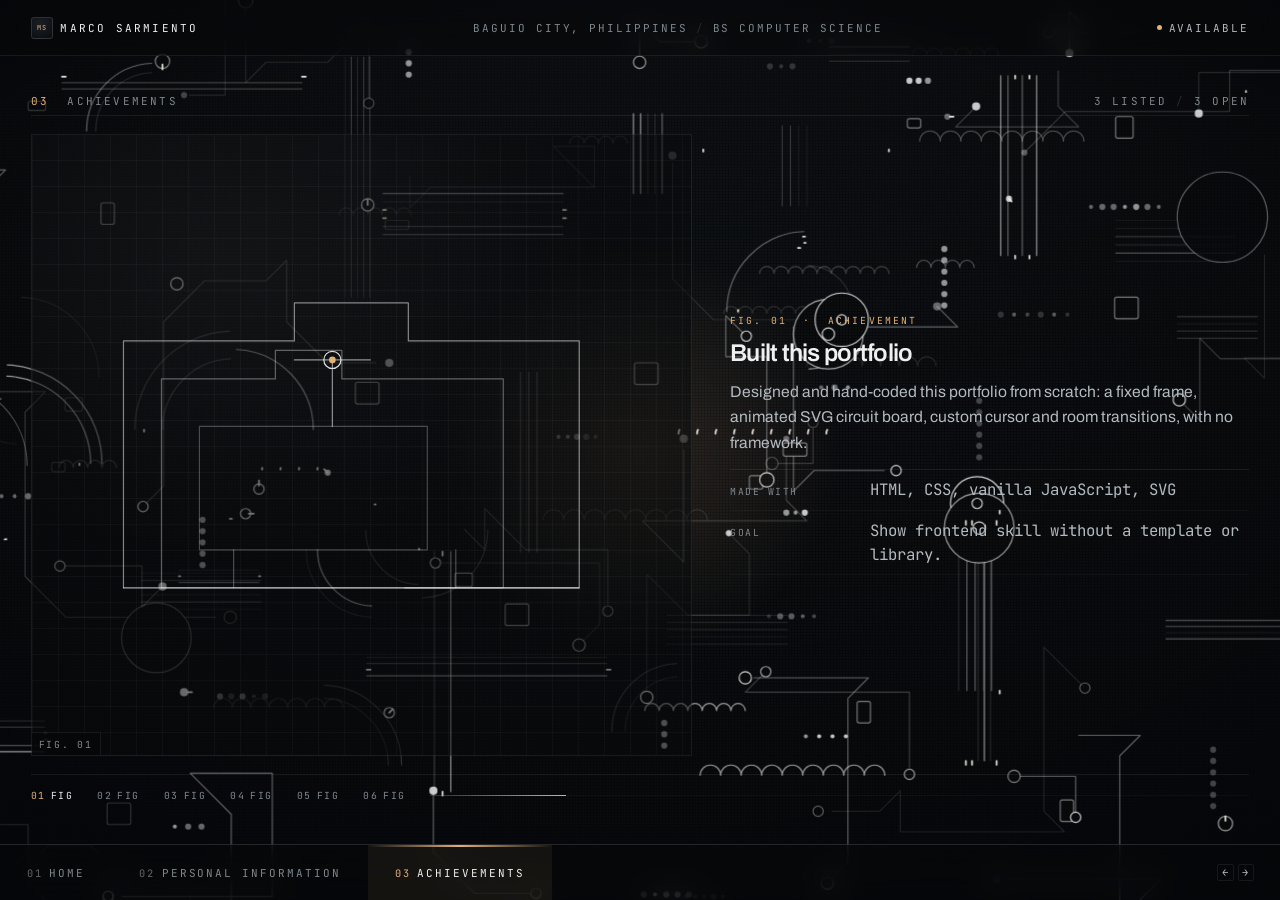
==== achievements.html @ f0c36e6f "Add files via upload" ====
<!doctype html>
<html lang="en" class="no-js">
<head>
  <meta charset="utf-8">
  <meta name="viewport" content="width=device-width, initial-scale=1">
  <meta name="theme-color" content="#07080a">
  <meta name="description" content="Achievements of Marco Sarmiento, first-year BS Computer Science student at the University of the Cordilleras.">
  <meta property="og:type" content="website">
  <meta property="og:site_name" content="Marco Sarmiento">
  <meta property="og:title" content="Achievements — Marco Sarmiento">
  <meta property="og:description" content="Achievements of Marco Sarmiento, first-year BS Computer Science student at the University of the Cordilleras.">
  <meta property="og:url" content="https://REPLACE-ME/achievements.html">
  <meta property="og:image" content="https://REPLACE-ME/images/og.png">
  <meta property="og:image:width" content="1200">
  <meta property="og:image:height" content="630">
  <meta name="twitter:card" content="summary_large_image">
  <title>Achievements — Marco Sarmiento</title>
  <link rel="icon" href="images/mark.webp" type="image/webp">
  <link rel="preconnect" href="https://fonts.googleapis.com">
  <link rel="preconnect" href="https://fonts.gstatic.com" crossorigin>
  <link href="https://fonts.googleapis.com/css2?family=Archivo:wght@400;500;600;700&family=JetBrains+Mono:wght@400;500&display=swap" rel="stylesheet">
  <link rel="stylesheet" href="css/style.css">
  <script src="js/board.js" defer></script>
  <script src="js/main.js" defer></script>
</head>
<body>
  <a class="skip" href="#main">Skip to content</a>
  <div class="curtain" aria-hidden="true"><span>Marco Sarmiento</span></div>
  <div class="board" aria-hidden="true">
    <div class="board-layer">

    </div>
    <div class="board-sweep"></div>
  </div>
  <div class="frame">
    <header class="rail rail-top">
      <a class="brand" href="index.html">
        <span class="brand-mark" aria-hidden="true">MS</span>
        <span>Marco Sarmiento</span>
      </a>
      <span class="rail-mid">Baguio City, Philippines <i>/</i> BS Computer Science</span>
      <span class="status"><span class="status-dot" aria-hidden="true"></span>Available</span>
    </header>
    <main class="room" id="main">
      <div class="room-head">
        <span><b>03</b> &nbsp;Achievements</span>
        <span class="meta">3 listed <i>/</i> 3 open</span>
      </div>
      <h1 class="sr-only">Achievements</h1>

      <div class="works-body" data-stepper data-index="0">
        <figure class="artwork" aria-label="Achievements">
          <div class="work-stack">
            <div class="work is-active"><svg viewBox="0 0 640 460" role="img" aria-label="Figure one — nested contour study" preserveAspectRatio="xMidYMid meet"><g class="fig" fill="none" stroke="#e7eaeb" stroke-width="1.2" stroke-linecap="round" stroke-linejoin="round">
  <path class="draw" d="M70 380V120h180v-40h120v40h180v260z" stroke-opacity=".55"/>
  <path class="draw" d="M110 380V160h120v-30h70v30h170v220z" stroke-opacity=".38"/>
  <path class="draw" d="M150 340V210h240v130z" stroke-opacity=".28"/>
  <path class="draw" d="M290 210v-70M250 140h80" stroke-opacity=".6"/>
  <circle cx="290" cy="140" r="9" stroke-opacity=".95"/>
  <circle cx="290" cy="140" r="3.5" fill="#e2b178" stroke="none"/>
  <path class="draw" d="M70 380h480" stroke-opacity=".7"/>
  <path class="draw" d="M186 380v-40M420 380v-40" stroke-opacity=".3"/>
  </g></svg></div>
            <div class="work"><svg viewBox="0 0 640 460" role="img" aria-label="Figure two — branching bus study" preserveAspectRatio="xMidYMid meet"><g class="fig" fill="none" stroke="#e7eaeb" stroke-width="1.2" stroke-linecap="round" stroke-linejoin="round">
  <path class="draw" d="M300 70v70M300 140H150v60M300 140h140v60M150 200v55M300 200v55M440 200v55" stroke-opacity=".7"/>
  <path class="draw" d="M150 255H80v60M150 255h55v60M300 255h-50v60M300 255h50v60M440 255h-55v60M440 255h60v60" stroke-opacity=".45"/>
  <path class="draw" d="M80 315v45M205 315v45M250 315v45M350 315v45M385 315v45M500 315v45" stroke-opacity=".26"/>
  <rect x="268" y="360" width="64" height="52" stroke-opacity=".85"/>
  <circle cx="300" cy="70" r="8" stroke-opacity="1"/>
  <circle cx="300" cy="70" r="3" fill="#e2b178" stroke="none"/>
  <circle cx="80" cy="360" r="4" fill="#e7eaeb" stroke="none" fill-opacity=".5"/>
  <circle cx="205" cy="360" r="4" fill="#e7eaeb" stroke="none" fill-opacity=".5"/>
  <circle cx="385" cy="360" r="4" fill="#e7eaeb" stroke="none" fill-opacity=".5"/>
  <circle cx="500" cy="360" r="4" fill="#e7eaeb" stroke="none" fill-opacity=".5"/>
  </g></svg></div>
            <div class="work"><svg viewBox="0 0 640 460" role="img" aria-label="Figure three — arc and axis study" preserveAspectRatio="xMidYMid meet"><g class="fig" fill="none" stroke="#e7eaeb" stroke-width="1.2" stroke-linecap="round" stroke-linejoin="round">
  <path class="draw" d="M90 390h470M90 390V70" stroke-opacity=".5"/>
  <path class="draw" d="M130 390a270 270 0 0 1 270-270" stroke-opacity=".75"/>
  <path class="draw" d="M172 390a228 228 0 0 1 228-228" stroke-opacity=".5"/>
  <path class="draw" d="M214 390a186 186 0 0 1 186-186" stroke-opacity=".34"/>
  <path class="draw" d="M256 390a144 144 0 0 1 144-144" stroke-opacity=".22"/>
  <path class="draw" d="M400 120h120M400 120v270" stroke-opacity=".3" stroke-dasharray="5 7"/>
  <circle cx="400" cy="120" r="8" stroke-opacity="1"/>
  <circle cx="400" cy="120" r="3" fill="#e2b178" stroke="none"/>
  <path class="draw" d="M400 390a270 270 0 0 0-270-270" stroke-opacity=".18" stroke-dasharray="3 8"/>
  </g></svg></div>
            <div class="work"><svg viewBox="0 0 640 460" role="img" aria-label="Figure four — cell grid study" preserveAspectRatio="xMidYMid meet"><g class="fig" fill="none" stroke="#e7eaeb" stroke-width="1.2" stroke-linecap="round" stroke-linejoin="round">
  <path class="draw" d="M120 130h400v260H120z" stroke-opacity=".5"/>
  <path class="draw" d="M120 210h400M120 310h400M240 130v260M380 130v260" stroke-opacity=".26"/>
  <path class="draw" d="M240 210h140v100H240z" stroke-opacity=".9"/>
  <circle cx="310" cy="260" r="26" stroke-opacity=".8"/>
  <circle cx="310" cy="260" r="8" stroke-opacity=".95"/>
  <circle cx="310" cy="260" r="3" fill="#e2b178" stroke="none"/>
  <path class="draw" d="M380 260h60M120 260h60" stroke-opacity=".45"/>
  </g></svg></div>
            <div class="work"><svg viewBox="0 0 640 460" role="img" aria-label="Figure five — dome and housing study" preserveAspectRatio="xMidYMid meet"><g class="fig" fill="none" stroke="#e7eaeb" stroke-width="1.2" stroke-linecap="round" stroke-linejoin="round">
  <path class="draw" d="M110 350c0-70 40-110 110-110s110 40 110 110" stroke-opacity=".8"/>
  <path class="draw" d="M140 350c0-54 32-86 80-86s80 32 80 86" stroke-opacity=".5"/>
  <path class="draw" d="M170 350c0-38 24-62 50-62s50 24 50 62" stroke-opacity=".34"/>
  <path class="draw" d="M330 350V210h180v140" stroke-opacity=".55"/>
  <path class="draw" d="M360 350V250h120v100" stroke-opacity=".3"/>
  <circle cx="220" cy="350" r="7" stroke-opacity="1"/>
  <circle cx="220" cy="350" r="2.6" fill="#e2b178" stroke="none"/>
  <path class="draw" d="M90 350h460" stroke-opacity=".7"/>
  <path class="draw" d="M110 380h120M330 380h180" stroke-opacity=".2" stroke-dasharray="4 6"/>
  </g></svg></div>
            <div class="work"><svg viewBox="0 0 640 460" role="img" aria-label="Figure six — trace ladder study" preserveAspectRatio="xMidYMid meet"><g class="fig" fill="none" stroke="#e7eaeb" stroke-width="1.2" stroke-linecap="round" stroke-linejoin="round">
  <path class="draw" d="M150 120v120h90v100h150V220h100V120" stroke-opacity=".7"/>
  <path class="draw" d="M180 150v90h90v70h90v-70h70v-90" stroke-opacity=".4"/>
  <path class="draw" d="M330 340v50M290 390h80" stroke-opacity=".5"/>
  <circle cx="330" cy="390" r="8" stroke-opacity="1"/>
  <circle cx="330" cy="390" r="3" fill="#e2b178" stroke="none"/>
  <circle cx="150" cy="120" r="5" fill="#e7eaeb" stroke="none" fill-opacity=".55"/>
  <circle cx="490" cy="120" r="5" fill="#e7eaeb" stroke="none" fill-opacity=".55"/>
  <path class="draw" d="M120 120h-40M520 120h40" stroke-opacity=".25"/>
  </g></svg></div>
          </div>
          <span class="work-tag" aria-hidden="true"><span data-art-no>Fig. 01</span></span>
        </figure>

        <div class="plaques" aria-live="polite">
          <article class="plaque" data-plaque role="tabpanel">
            <p class="plaque-no">Fig. 01 &nbsp;·&nbsp; Achievement</p>
            <h2 class="plaque-title">Built this portfolio</h2>
            <p class="plaque-body">Designed and hand-coded this portfolio from scratch: a fixed frame, animated SVG circuit board, custom cursor and room transitions, with no framework.</p>
            <ul class="spec" style="margin-top:2px">
              <li><span class="k">Made with</span><span class="v">HTML, CSS, vanilla JavaScript, SVG</span></li>
              <li><span class="k">Goal</span><span class="v">Show frontend skill without a template or library.</span></li>
            </ul>
          </article>
          <article class="plaque" data-plaque role="tabpanel" hidden>
            <p class="plaque-no">Fig. 02 &nbsp;·&nbsp; Achievement</p>
            <h2 class="plaque-title">Published sites on Neocities</h2>
            <p class="plaque-body">Designed, wrote and published personal sites on Neocities: static pages with no build step.</p>
            <ul class="spec" style="margin-top:2px">
              <li><span class="k">Made with</span><span class="v">HTML, CSS, JavaScript</span></li>
              <li><span class="k">Goal</span><span class="v">Design and host a personal web presence from scratch.</span></li>
            </ul>
          </article>
          <article class="plaque" data-plaque role="tabpanel" hidden>
            <p class="plaque-no">Fig. 03 &nbsp;·&nbsp; Achievement</p>
            <h2 class="plaque-title">Runs a homelab</h2>
            <p class="plaque-body">Runs a homelab to learn infrastructure hands-on: self-hosting services and seeing how networks and servers connect.</p>
            <ul class="spec" style="margin-top:2px">
              <li><span class="k">Made with</span><span class="v is-empty">Not yet listed</span></li>
              <li><span class="k">Goal</span><span class="v">Learn infrastructure by operating it.</span></li>
            </ul>
          </article>
          <article class="plaque" data-plaque role="tabpanel" hidden>
            <p class="plaque-no">Fig. 04 &nbsp;·&nbsp; Achievement</p>
            <h2 class="plaque-title">Next achievement</h2>
            <p class="plaque-body">Reserved for an award, certificate or recognition once it is earned.</p>
            <ul class="spec" style="margin-top:2px">
              <li><span class="k">Status</span><span class="v is-empty">Open</span></li>
            </ul>
          </article>
          <article class="plaque" data-plaque role="tabpanel" hidden>
            <p class="plaque-no">Fig. 05 &nbsp;·&nbsp; Achievement</p>
            <h2 class="plaque-title">Next achievement</h2>
            <p class="plaque-body">Reserved for an award, certificate or recognition once it is earned.</p>
            <ul class="spec" style="margin-top:2px">
              <li><span class="k">Status</span><span class="v is-empty">Open</span></li>
            </ul>
          </article>
          <article class="plaque" data-plaque role="tabpanel" hidden>
            <p class="plaque-no">Fig. 06 &nbsp;·&nbsp; Achievement</p>
            <h2 class="plaque-title">Next achievement</h2>
            <p class="plaque-body">Reserved for an award, certificate or recognition once it is earned.</p>
            <ul class="spec" style="margin-top:2px">
              <li><span class="k">Status</span><span class="v is-empty">Open</span></li>
            </ul>
          </article>
        </div>
      </div>

      <div class="stepper" role="tablist" aria-label="Choose a figure">
        <button class="step-btn" type="button" role="tab" aria-selected="true" aria-label="Show achievement 1 of 6: Built this portfolio"><i>01</i>Fig</button>
        <button class="step-btn" type="button" role="tab" aria-selected="false" aria-label="Show achievement 2 of 6: Published sites on Neocities"><i>02</i>Fig</button>
        <button class="step-btn" type="button" role="tab" aria-selected="false" aria-label="Show achievement 3 of 6: Runs a homelab"><i>03</i>Fig</button>
        <button class="step-btn" type="button" role="tab" aria-selected="false" aria-label="Show achievement 4 of 6: Next achievement"><i>04</i>Fig</button>
        <button class="step-btn" type="button" role="tab" aria-selected="false" aria-label="Show achievement 5 of 6: Next achievement"><i>05</i>Fig</button>
        <button class="step-btn" type="button" role="tab" aria-selected="false" aria-label="Show achievement 6 of 6: Next achievement"><i>06</i>Fig</button>
        <span class="step-rule" aria-hidden="true"></span>
      </div>
    </main>
    <nav class="rail rail-bottom" aria-label="Sections">
      <div class="rooms">
        <a class="room-link" href="index.html" title="Room 01 — Home" data-page="index.html"><i>01</i><span class="rl-full">Home</span></a>
        <a class="room-link" href="personal-information.html" title="Room 02 — Personal Information" data-page="personal-information.html"><i>02</i><span class="rl-full">Personal Information</span></a>
        <a class="room-link" href="achievements.html" title="Room 03 — Achievements" data-page="achievements.html" aria-current="page"><i>03</i><span class="rl-full">Achievements</span></a>
      </div>
      <span class="rail-hint"><kbd>←</kbd><kbd>→</kbd></span>
    </nav>
  </div>
</body>
</html>
---- css/style.css ----
/* ==========================================================================
   MARCO SARMIENTO — PORTFOLIO
   Dark technical plate: a living circuit board under glass.
   Fixed viewport, four rooms, no scrolling.

   01 tokens      02 reset/frame   03 board layers   04 rails
   05 home        06 room shell    07 statement      08 works
   09 index       10 cursor        11 transition     12 motion
   13 responsive  14 reduced       15 print
   ========================================================================== */

/* 01 ── tokens ────────────────────────────────────────────────────────── */
:root{
  --void:#07080a;
  --void-2:#0b0d10;
  --plate:#101317;
  --line:rgba(232,235,236,.14);
  --line-2:rgba(232,235,236,.075);
  --line-3:rgba(232,235,236,.035);
  --ink:#eef0f1;
  --ink-2:#b3babf;
  --ink-3:#7f888e;
  --accent:#e2b178;
  --accent-2:#c08d4f;
  --signal:#f7f2e6;

  --sans:"Archivo","Helvetica Neue",Arial,sans-serif;
  --mono:"JetBrains Mono",ui-monospace,SFMono-Regular,Menlo,monospace;
  --display:"Archivo","Helvetica Neue",Arial,sans-serif;

  --micro:clamp(.56rem,.53rem + .1vw,.66rem);
  --label:clamp(.62rem,.59rem + .12vw,.72rem);
  --body:clamp(.8rem,.76rem + .3vw,.98rem);
  --lead:clamp(.95rem,.86rem + .6vw,1.32rem);
  --name:min(6.4vw,12.4vh);
  --h1:min(3.1vw,6vh);
  --h2:min(1.9vw,3.5vh);

  --pad:clamp(14px,2.4vw,40px);
  --rail:clamp(38px,7.6vh,56px);
  --ease:cubic-bezier(.22,.61,.24,1);
  --ease-out:cubic-bezier(.16,1,.3,1);
}

/* 02 ── reset & the fixed frame ───────────────────────────────────────── */
*,*::before,*::after{box-sizing:border-box}
html,body{
  width:100%;height:100vh;height:100dvh;margin:0;padding:0;
  overflow:hidden;-webkit-text-size-adjust:100%;
}
body{
  color:var(--ink);background:var(--void);
  font:400 var(--body)/1.6 var(--sans);
  -webkit-font-smoothing:antialiased;
  position:relative;
}
h1,h2,h3,p,figure,figcaption,ul,ol,dl,dd{margin:0}
ul,ol{padding:0;list-style:none}
a{color:inherit;text-decoration:none}
button{font:inherit;color:inherit;background:none;border:0;padding:0}
::selection{background:var(--accent);color:var(--void)}
:focus-visible{outline:1.5px solid var(--accent);outline-offset:4px}
.sr-only{
  position:absolute;width:1px;height:1px;margin:-1px;padding:0;
  overflow:hidden;clip:rect(0 0 0 0);white-space:nowrap;border:0;
}
.skip{
  position:fixed;z-index:90;top:-100px;left:16px;padding:9px 14px;
  background:var(--accent);color:var(--void);
  font:var(--label) var(--mono);letter-spacing:.12em;text-transform:uppercase;
}
.skip:focus{top:12px}

.frame{
  position:relative;z-index:2;height:100vh;height:100dvh;
  display:grid;grid-template-rows:var(--rail) minmax(0,1fr) var(--rail);
}

/* 03 ── the board behind everything ───────────────────────────────────── */
.board{
  position:fixed;inset:0;z-index:0;pointer-events:none;overflow:hidden;
  background:radial-gradient(120% 100% at 50% -12%,#10141a 0%,#080a0d 56%,#050609 100%);
}
.board-layer{
  position:absolute;inset:-7%;width:114%;height:114%;
  will-change:transform;
  animation:board-drift 54s ease-in-out infinite alternate;
}
.board-svg{display:block;width:100%;height:100%}

/* two depths, so the field has parallax without a second asset */
.board-svg .b-far{transform:translate3d(var(--fx,0px),var(--fy,0px),0);opacity:.5}
.board-svg .b-near{transform:translate3d(var(--nx,0px),var(--ny,0px),0)}

.board-svg path,
.board-svg rect,
.board-svg circle{
  fill:none;stroke:#e7eaeb;stroke-width:1.15;
  stroke-linecap:round;stroke-linejoin:round;vector-effect:non-scaling-stroke;
}
.board-svg .o1{stroke-opacity:.14}
.board-svg .o2{stroke-opacity:.24}
.board-svg .o3{stroke-opacity:.4}
.board-svg .o4{stroke-opacity:.64}
/* vias: dark well with a lit rim */
.board-svg .v{fill:#07080a;stroke-opacity:.5}
.board-svg .v.o2{stroke-opacity:.55}
.board-svg .v.o3{stroke-opacity:.68}
.board-svg .v.o4{stroke-opacity:.9}
/* solid dots */
.board-svg .dt{stroke:none;fill:#e7eaeb;fill-opacity:.42}
.board-svg .dt.o3{fill-opacity:.62}
.board-svg .dt.o4{fill-opacity:.85}
/* contact pads */
.board-svg .p{fill:#07080a;stroke-opacity:.5}

@keyframes board-drift{
  from{transform:translate3d(0,0,0) scale(1)}
  to{transform:translate3d(-1.5%,1.1%,0) scale(1.035)}
}

/* traces etch themselves in, once, on load */
@keyframes etch{to{stroke-dashoffset:0}}
.board-svg .b-near path:not(.run){
  stroke-dasharray:1000;stroke-dashoffset:1000;
  animation:etch 1.7s cubic-bezier(.22,.61,.24,1) forwards;
  animation-delay:calc(var(--i,0) * 0.0072s);
}
.board-svg .b-far path{
  stroke-dasharray:1000;stroke-dashoffset:1000;
  animation:etch 2.1s cubic-bezier(.22,.61,.24,1) forwards;
  animation-delay:calc(.25s + var(--i,0) * 0.011s);
}
/* pads and dots arrive after their net is drawn */
@keyframes pad-in{to{opacity:1}}
.board-svg .b-near rect{
  opacity:0;
  animation:pad-in 1.1s ease forwards;
  animation-delay:calc(.75s + var(--i,0) * 0.0072s);
}
.board-svg .b-far rect{opacity:.8}
@keyframes dot-in{
  0%{opacity:0;transform:scale(.3)}
  100%{opacity:1;transform:scale(1)}
}
.board-svg .b-near circle{
  opacity:0;transform-box:fill-box;transform-origin:center;
  animation:dot-in 1s cubic-bezier(.22,.61,.24,1) forwards;
  animation-delay:calc(1.05s + var(--i,0) * 0.0072s);
}
.board-svg .b-far circle{opacity:.85}

/* signals travelling the nets — the board is powered */
@keyframes signal{from{stroke-dashoffset:1000}to{stroke-dashoffset:0}}
.board-svg .run{
  fill:none;stroke:#f8f3e7;stroke-width:1.7;stroke-opacity:.95;
  stroke-dasharray:16 984;
  animation:signal var(--d,11s) linear infinite;
  animation-delay:calc(var(--i,0) * -0.73s);
}
/* blinking pads */
@keyframes blip{0%,100%{stroke-opacity:.22}50%{stroke-opacity:1}}
.board-svg .blip{
  animation:blip var(--d,7s) ease-in-out infinite;
  animation-delay:calc(var(--i,0) * -0.43s);
}

/* light cone so type always sits on calm ground */
.board::before{
  content:"";position:absolute;inset:0;pointer-events:none;
  background:radial-gradient(74% 60% at 50% 44%,rgba(7,8,10,.22),rgba(7,8,10,.66) 70%,rgba(5,6,9,.94) 100%);
}
.board::after{
  content:"";position:absolute;inset:0;pointer-events:none;opacity:.45;
  background-image:radial-gradient(circle at 1px 1px,rgba(232,235,236,.09) 1px,transparent 0);
  background-size:3px 3px;
  -webkit-mask-image:radial-gradient(110% 90% at 50% 46%,#000,transparent 86%);
  mask-image:radial-gradient(110% 90% at 50% 46%,#000,transparent 86%);
}
/* a slow amber sweep: something is running */
.board-sweep{
  position:absolute;inset:0;pointer-events:none;opacity:.45;
  background:linear-gradient(102deg,transparent 42%,rgba(226,177,120,.09) 50%,transparent 58%);
  background-size:280% 100%;
  animation:sweep 18s linear infinite;
}
@keyframes sweep{from{background-position:180% 0}to{background-position:-80% 0}}

/* 04 ── rails ─────────────────────────────────────────────────────────── */
.rail{
  display:flex;align-items:center;gap:clamp(10px,2vw,26px);
  padding-inline:var(--pad);
  font:var(--label) var(--mono);letter-spacing:.18em;text-transform:uppercase;
  color:var(--ink-3);
  background:rgba(7,8,10,.55);
  -webkit-backdrop-filter:blur(14px);backdrop-filter:blur(14px);
}
.rail-top{border-bottom:1px solid var(--line-2)}
.brand{display:inline-flex;align-items:center;gap:.7em;color:var(--ink);letter-spacing:.2em}
.brand-mark{
  display:inline-grid;place-items:center;width:22px;height:22px;
  border:1px solid var(--line);border-radius:3px;
  background:radial-gradient(circle at 40% 30%,#1b1f24,#0a0c0f);
  color:var(--accent);font-size:.62em;letter-spacing:.04em;
  transition:border-color .3s,transform .3s var(--ease);
}
.brand:hover .brand-mark{border-color:var(--accent);transform:rotate(-4deg)}
.rail-mid{
  margin-inline:auto;display:inline-flex;align-items:center;gap:.7em;
  color:var(--ink-3);
  overflow:hidden;text-overflow:ellipsis;white-space:nowrap;
}
.rail-mid i{font-style:normal;color:var(--line);opacity:.9}
.status{display:inline-flex;align-items:center;gap:.55em;color:var(--ink-2)}
.status-dot{
  width:5px;height:5px;border-radius:50%;background:var(--accent);
  box-shadow:0 0 0 0 rgba(226,177,120,.55);
  animation:ping 3s ease-out infinite;
}
@keyframes ping{
  0%{box-shadow:0 0 0 0 rgba(226,177,120,.5)}
  70%{box-shadow:0 0 0 7px rgba(226,177,120,0)}
  100%{box-shadow:0 0 0 0 rgba(226,177,120,0)}
}

.rail-bottom{border-top:1px solid var(--line);gap:0;padding-inline:0}
.rooms{display:flex;align-items:stretch;height:100%;flex:1;min-width:0}
.room-link{
  position:relative;display:flex;align-items:center;gap:.6em;
  padding-inline:clamp(10px,2.1vw,30px);
  color:var(--ink-3);
  transition:color .3s var(--ease),background .3s;
}
.room-link::before{
  content:"";position:absolute;left:0;right:0;top:0;height:1.5px;
  background:linear-gradient(90deg,transparent,var(--accent),transparent);
  transform:scaleX(0);transition:transform .5s var(--ease-out);
}
.room-link i{font-style:normal;color:var(--ink-3);opacity:.75;font-size:.94em;transition:color .3s}
.room-link:hover{color:var(--ink);background:rgba(232,235,236,.03)}
.room-link:hover::before{transform:scaleX(1)}
.room-link[aria-current="page"]{color:var(--ink)}
.room-link[aria-current="page"]::before{transform:scaleX(1)}
.room-link[aria-current="page"] i{color:var(--accent);opacity:1}
.rail-hint{
  display:inline-flex;align-items:center;gap:.4em;
  padding-inline:clamp(10px,2vw,26px);color:var(--ink-3);font-size:.94em;
}
.rail-hint kbd{
  display:inline-grid;place-items:center;min-width:1.6em;height:1.6em;padding:0 .3em;
  border:1px solid var(--line-2);border-radius:2px;font:inherit;line-height:1;
  color:var(--ink-2);
}

/* 05 ── home: portrait left, name right, nothing else ─────────────────── */
.stage{position:relative;min-height:0;overflow:hidden}
.split{display:grid;grid-template-columns:1fr 1fr;height:100%}

.plate{
  position:relative;overflow:hidden;
  display:grid;place-items:end center;
  border-right:1px solid var(--line-2);
  background:linear-gradient(180deg,rgba(16,19,23,.55),rgba(7,8,10,.25));
}
.plate::before{
  content:"";position:absolute;inset:0;pointer-events:none;
  background:radial-gradient(58% 46% at 50% 86%,rgba(226,177,120,.16),transparent 70%);
}
/* technical crop marks around the plate */
.plate-marks{position:absolute;inset:clamp(10px,2.2vw,26px);pointer-events:none}
.plate-marks i{
  position:absolute;width:14px;height:14px;border:1px solid var(--line);
}
.plate-marks i:nth-child(1){top:0;left:0;border-right:0;border-bottom:0}
.plate-marks i:nth-child(2){top:0;right:0;border-left:0;border-bottom:0}
.plate-marks i:nth-child(3){bottom:0;left:0;border-right:0;border-top:0}
.plate-marks i:nth-child(4){bottom:0;right:0;border-left:0;border-top:0}
/* faint measurement grid inside the plate */
.plate::after{
  content:"";position:absolute;inset:0;pointer-events:none;opacity:.5;
  background-image:
    linear-gradient(90deg,rgba(232,235,236,.045) 1px,transparent 1px),
    linear-gradient(0deg,rgba(232,235,236,.045) 1px,transparent 1px);
  background-size:clamp(28px,6vw,64px) clamp(28px,6vw,64px);
  -webkit-mask-image:radial-gradient(70% 62% at 50% 72%,#000,transparent 82%);
  mask-image:radial-gradient(70% 62% at 50% 72%,#000,transparent 82%);
}
.portrait{
  position:relative;z-index:2;
  width:min(80%,44vh);
  display:grid;place-items:end center;
  will-change:transform;
}
.portrait img{
  display:block;width:100%;height:auto;
  filter:contrast(1.04) saturate(.94) brightness(1.02);
  animation:portrait-in 1.5s var(--ease-out) both;
}
.portrait::after{ /* grounding shadow at the feet */
  content:"";position:absolute;left:8%;right:8%;bottom:-2%;height:8%;
  background:radial-gradient(50% 50% at 50% 50%,rgba(0,0,0,.7),transparent 72%);
  filter:blur(6px);z-index:-1;
}
@keyframes portrait-in{
  from{opacity:0;transform:translateY(3%) scale(1.02);filter:blur(10px) brightness(1.02)}
  to{opacity:1;transform:none;filter:blur(0) brightness(1.02)}
}
.plate-tag{
  position:absolute;z-index:3;left:clamp(12px,2.4vw,30px);bottom:clamp(12px,2.4vw,30px);
  display:inline-flex;align-items:center;gap:.65em;
  color:var(--ink-3);font:var(--micro) var(--mono);letter-spacing:.2em;text-transform:uppercase;
}
.plate-tag span{display:block;width:clamp(18px,4vw,44px);height:1px;background:var(--line)}
.plate-spec{
  position:absolute;z-index:3;top:clamp(12px,2.4vw,30px);right:clamp(12px,2.4vw,30px);
  color:var(--ink-3);font:var(--micro) var(--mono);letter-spacing:.2em;
  writing-mode:vertical-rl;text-orientation:mixed;
}
.plate-plus{
  position:absolute;z-index:3;top:clamp(12px,2.4vw,30px);left:clamp(12px,2.4vw,30px);
  display:grid;gap:4px;color:var(--accent);font:var(--micro) var(--mono);letter-spacing:.18em;
}

.nameplate{
  position:relative;overflow:hidden;
  display:grid;place-items:center;padding:var(--pad);
}
.nameplate::before{
  content:"";position:absolute;inset:0;pointer-events:none;
  background:radial-gradient(60% 50% at 50% 50%,rgba(226,177,120,.07),transparent 72%);
}
.name{
  position:relative;z-index:2;
  font-family:var(--display);font-weight:600;
  font-size:var(--name);line-height:.92;letter-spacing:-.045em;
  text-align:center;color:var(--ink);
  text-shadow:0 0 60px rgba(226,177,120,.16);
}
.name .line{display:block;white-space:nowrap}
.char{display:inline-block;will-change:transform,opacity}
.name-rule{
  position:relative;z-index:2;
  width:min(58%,340px);height:1px;margin-top:clamp(14px,2.6vh,26px);
  background:linear-gradient(90deg,transparent,var(--line),transparent);
  transform:scaleX(0);transform-origin:center;
  animation:rule-in 1.5s var(--ease-out) .7s forwards;
}
@keyframes rule-in{to{transform:scaleX(1)}}

/* 06 ── generic room shell ────────────────────────────────────────────── */
.room{
  position:relative;min-height:0;height:100%;
  display:grid;grid-template-rows:auto minmax(0,1fr) auto;
  gap:clamp(9px,2vh,22px);
  padding:clamp(16px,3vw,44px) var(--pad);
  overflow:hidden;
}
.room-head{
  display:flex;align-items:baseline;justify-content:space-between;gap:14px;
  padding-bottom:.6em;border-bottom:1px solid var(--line-2);
  font:var(--label) var(--mono);letter-spacing:.2em;text-transform:uppercase;
  color:var(--ink-3);
}
.room-head b{color:var(--accent);font-weight:400}
.room-head .meta{display:inline-flex;align-items:center;gap:.8em;color:var(--ink-3)}
.room-head .meta i{font-style:normal;color:var(--line)}
.h1{
  font:600 var(--h1)/1.02 var(--display);
  letter-spacing:-.04em;color:var(--ink);
}
.h1 em{
  font-style:normal;color:var(--accent);
  position:relative;
}
.h1 em::after{
  content:"";position:absolute;left:0;right:0;bottom:.06em;height:1px;
  background:var(--accent);opacity:.35;
  transform:scaleX(0);transform-origin:left;
  animation:rule-in 1.2s var(--ease-out) .5s forwards;
}
.eyebrow{
  font:var(--micro) var(--mono);letter-spacing:.22em;text-transform:uppercase;
  color:var(--ink-3);
}
.panel{
  position:relative;
  border:1px solid var(--line-2);
  background:linear-gradient(150deg,rgba(16,19,23,.78),rgba(9,11,13,.55));
  -webkit-backdrop-filter:blur(10px);backdrop-filter:blur(10px);
}
.panel::before,.panel::after{
  content:"";position:absolute;width:9px;height:9px;border:1px solid var(--accent);
  opacity:.55;
}
.panel::before{top:-1px;left:-1px;border-right:0;border-bottom:0}
.panel::after{bottom:-1px;right:-1px;border-left:0;border-top:0}

/* spec rows — the technical readout used across rooms */
.spec{display:grid;gap:0;border-top:1px solid var(--line-2)}
.spec li{
  display:grid;grid-template-columns:minmax(74px,120px) minmax(0,1fr);
  gap:clamp(8px,1.6vw,20px);align-items:baseline;
  padding:.52em 0;border-bottom:1px solid var(--line-3);
  transition:background .3s var(--ease),padding-left .35s var(--ease);
}
.spec li:hover{background:rgba(232,235,236,.03);padding-left:8px}
.spec .k{
  font:var(--micro) var(--mono);letter-spacing:.16em;text-transform:uppercase;
  color:var(--ink-3);transition:color .3s;
}
.spec li:hover .k{color:var(--accent)}
.spec .v{font:400 var(--body)/1.5 var(--mono);color:var(--ink-2)}

.note{
  display:flex;gap:.8em;align-items:flex-start;
  padding-top:clamp(6px,1.2vh,12px);border-top:1px solid var(--line-2);
  color:var(--ink-3);font-size:calc(var(--body) * .93);
}
.note b{
  flex:0 0 auto;padding:.15em .45em;
  border:1px solid rgba(226,177,120,.42);border-radius:2px;
  color:var(--accent);font:var(--micro) var(--mono);letter-spacing:.16em;text-transform:uppercase;
}

/* 07 ── statement room ────────────────────────────────────────────────── */
.statement-body{
  display:grid;grid-template-columns:minmax(0,1.5fr) minmax(190px,.58fr);
  gap:clamp(16px,3.4vw,58px);align-content:center;min-height:0;
}
.statement-copy{display:grid;gap:clamp(8px,1.8vh,20px);align-content:center}
.lead{
  font:400 var(--lead)/1.45 var(--sans);
  color:var(--ink-2);max-width:30em;
}
.lead strong{color:var(--ink);font-weight:600}
.lead em{font-style:normal;color:var(--accent)}

/* 08 ── works room ───────────────────────────────────────────────────── */
.works-body{
  display:grid;grid-template-columns:minmax(0,1.12fr) minmax(0,.88fr);
  gap:clamp(14px,3vw,50px);min-height:0;align-items:stretch;
}
.artwork{
  position:relative;min-height:0;overflow:hidden;
  border:1px solid var(--line-2);
  background:
    radial-gradient(80% 70% at 30% 20%,rgba(232,235,236,.045),transparent 70%),
    rgba(9,11,13,.5);
}
.artwork::before{ /* fine grid behind the drawing */
  content:"";position:absolute;inset:0;pointer-events:none;opacity:.7;
  background-image:
    linear-gradient(90deg,rgba(232,235,236,.05) 1px,transparent 1px),
    linear-gradient(0deg,rgba(232,235,236,.05) 1px,transparent 1px);
  background-size:26px 26px;
}
.work-stack{position:absolute;inset:0;padding:clamp(10px,2vw,26px)}
.work-stack .work{position:absolute;inset:clamp(10px,2vw,26px)}
.work{
  opacity:0;visibility:hidden;
  transition:opacity .65s var(--ease),visibility .65s;
}
.work.is-active{opacity:1;visibility:visible}
.work svg{display:block;width:100%;height:100%}
.work-tag{
  position:absolute;z-index:3;left:0;bottom:0;
  display:inline-flex;align-items:center;gap:.6em;
  padding:.45em .7em;
  border-top:1px solid var(--line-2);border-right:1px solid var(--line-2);
  background:rgba(7,8,10,.85);
  color:var(--ink-3);font:var(--micro) var(--mono);letter-spacing:.18em;text-transform:uppercase;
}
.plaques{position:relative;display:grid;min-height:0;align-content:center}
.plaque{display:grid;gap:clamp(7px,1.4vh,15px);align-content:center;min-height:0}
.plaque[hidden]{display:none}
.plaque-no{
  font:var(--micro) var(--mono);letter-spacing:.22em;text-transform:uppercase;color:var(--accent);
}
.plaque-title{font:600 var(--h2)/1.1 var(--sans);letter-spacing:-.03em;color:var(--ink)}
.plaque-body{color:var(--ink-2);font-size:var(--body);max-width:34em}
.stepper{
  display:flex;align-items:center;gap:0;
  border-top:1px solid var(--line-2);padding-top:clamp(5px,1.1vh,11px);
}
.step-btn{
  display:inline-flex;align-items:center;gap:.5em;
  padding:.4em .8em .4em 0;margin-right:clamp(3px,1.3vw,16px);
  color:var(--ink-3);cursor:pointer;
  font:var(--micro) var(--mono);letter-spacing:.16em;text-transform:uppercase;
  transition:color .25s;
}
.step-btn i{font-style:normal}
.step-btn:hover{color:var(--ink)}
.step-btn[aria-selected="true"]{color:var(--ink)}
.step-btn[aria-selected="true"] i{color:var(--accent)}
.step-rule{flex:1;height:1px;background:var(--line-3);position:relative;overflow:hidden}
.step-rule::after{
  content:"";position:absolute;top:0;left:0;bottom:0;width:calc(100% / 6);
  background:linear-gradient(90deg,rgba(226,177,120,.15),var(--accent));
  box-shadow:0 0 12px rgba(226,177,120,.6);
  transform:translateX(calc(var(--step,0) * 100%));
  transition:transform .6s var(--ease-out);
}

/* the line drawings themselves */
.fig path,.fig circle{vector-effect:non-scaling-stroke}
.work.is-active .fig .draw{
  stroke-dasharray:1200;stroke-dashoffset:1200;
  animation:etch 2.2s cubic-bezier(.22,.61,.24,1) forwards;
}
.work.is-active .fig .draw:nth-of-type(2){animation-delay:.14s}
.work.is-active .fig .draw:nth-of-type(3){animation-delay:.26s}
.work.is-active .fig .draw:nth-of-type(4){animation-delay:.36s}
.work.is-active .fig .draw:nth-of-type(5){animation-delay:.46s}
.work.is-active .fig .draw:nth-of-type(6){animation-delay:.56s}
.work.is-active .fig .draw:nth-of-type(n+7){animation-delay:.66s}

/* 09 ── index / contact room ──────────────────────────────────────────── */
.index-body{
  display:grid;grid-template-columns:repeat(3,minmax(0,1fr));
  gap:clamp(12px,2.8vw,44px);align-content:center;min-height:0;
}
.index-col h2{
  padding-bottom:.5em;margin-bottom:.5em;
  border-bottom:1px solid var(--line-2);
  font:var(--micro) var(--mono);letter-spacing:.2em;text-transform:uppercase;color:var(--ink-3);
}
.index-col li{
  padding:.22em 0;color:var(--ink-2);
  font:400 calc(var(--body) * 1.02)/1.5 var(--sans);
  display:flex;align-items:baseline;gap:.55em;
}
.index-col li::before{
  content:"";flex:0 0 auto;width:4px;height:4px;border-radius:50%;
  background:var(--line);margin-top:.5em;
}
.index-col li.is-empty{color:var(--ink-3);font-style:italic}
.index-col li.is-empty::before{background:transparent;border:1px solid var(--line)}
.contact-bar{
  display:flex;align-items:center;justify-content:space-between;gap:16px;
  padding-top:clamp(5px,1.1vh,12px);border-top:1px solid var(--line-2);
  font:var(--micro) var(--mono);letter-spacing:.18em;text-transform:uppercase;
  color:var(--ink-3);
}
.contact-bar strong{color:var(--ink);font-weight:400}
.contact-bar .pair{display:inline-flex;align-items:center;gap:.6em}

/* 10 ── cursor ────────────────────────────────────────────────────────── */
.cur-dot,.cur-ring{
  position:fixed;top:0;left:0;z-index:80;pointer-events:none;border-radius:50%;
  display:none;will-change:transform;
}
.cur-dot{width:5px;height:5px;margin:-2.5px 0 0 -2.5px;background:var(--accent);
  box-shadow:0 0 10px rgba(226,177,120,.9)}
.cur-ring{
  width:28px;height:28px;margin:-14px 0 0 -14px;
  border:1px solid rgba(226,177,120,.55);display:none;place-items:center;
  transition:width .32s var(--ease),height .32s var(--ease),margin .32s var(--ease),
             border-color .3s,background-color .3s,opacity .3s;
}
.cur-label{
  color:var(--void);font:500 .49rem/1 var(--mono);letter-spacing:.16em;text-transform:uppercase;
  opacity:0;transform:scale(.75);transition:opacity .2s,transform .28s var(--ease);white-space:nowrap;
}
html.has-cursor.is-link .cur-ring{
  width:48px;height:48px;margin:-24px 0 0 -24px;
  border-color:rgba(226,177,120,.85);background:rgba(226,177,120,.08);
}
html.has-cursor.is-labeled .cur-ring{
  width:62px;height:62px;margin:-31px 0 0 -31px;
  border-color:var(--accent);background:var(--accent);
}
html.has-cursor.is-labeled .cur-label{opacity:1;transform:none}
html.has-cursor.is-down .cur-ring{opacity:.55}
@media (hover:hover) and (pointer:fine){
  html.has-cursor,html.has-cursor body,html.has-cursor a,html.has-cursor button{cursor:none}
  html.has-cursor .cur-dot{display:block}
  html.has-cursor .cur-ring{display:grid}
}

/* 11 ── room transition ───────────────────────────────────────────────── */
.curtain{
  position:fixed;inset:0;z-index:70;pointer-events:none;
  background:var(--void);transform:translateY(-101%);
  display:grid;place-items:center;will-change:transform;
}
.curtain span{
  color:var(--ink-3);opacity:0;
  font:var(--label) var(--mono);letter-spacing:.4em;text-transform:uppercase;
}
.curtain::after{
  content:"";position:absolute;left:0;right:0;bottom:0;height:1px;
  background:linear-gradient(90deg,transparent,var(--accent),transparent);
  opacity:.7;
}

/* 12 ── entrance choreography ─────────────────────────────────────────── */
@media (prefers-reduced-motion:no-preference){
  .room-head,.h1,.lead,.panel,.spec,.plaque,.stepper,.index-col,.contact-bar,.note{
    animation:rise .85s var(--ease-out) both;
  }
  .h1{animation-delay:.05s}
  .lead{animation-delay:.12s}
  .panel{animation-delay:.18s}
  .plaque{animation-delay:.14s}
  .stepper{animation-delay:.24s}
  .index-col:nth-child(2){animation-delay:.08s}
  .index-col:nth-child(3){animation-delay:.16s}
  .contact-bar{animation-delay:.22s}
  .note{animation-delay:.28s}
  .plate-tag,.plate-spec,.plate-plus{animation:rise .9s var(--ease-out) .5s both}
  .plate-marks{animation:rise 1.1s var(--ease-out) .35s both}
}
@keyframes rise{from{opacity:0;transform:translateY(12px)}to{opacity:1;transform:none}}

/* 13 ── responsive ────────────────────────────────────────────────────── */
@media (max-width:900px){
  :root{--name:min(9.2vw,11vh);--h1:min(5.2vw,4.6vh)}
  .split{grid-template-columns:1fr;grid-template-rows:minmax(0,.94fr) minmax(0,1.06fr)}
  .plate{border-right:0;border-bottom:1px solid var(--line-2)}
  .portrait{width:min(56%,32vh)}
  .plate-spec{display:none}
  .statement-body{grid-template-columns:minmax(0,1fr);grid-template-rows:auto auto auto;gap:clamp(9px,1.8vh,16px)}
  .info-portrait{max-height:34vh}
  .info-portrait .portrait{width:min(50%,28vh)}
  .works-body{grid-template-columns:minmax(0,1fr);grid-template-rows:minmax(0,.66fr) auto;gap:clamp(8px,1.5vh,14px)}
  .index-body{grid-template-columns:repeat(2,minmax(0,1fr));gap:10px 18px}
  .index-col:last-child{grid-column:1/-1}
  .rail-mid{display:none}
  .rail-hint{display:none}
}
@media (max-width:600px){
  :root{--rail:clamp(32px,7vh,44px);--name:min(13.6vw,10vh);--h1:min(6.6vw,3.8vh)}
  .rail{letter-spacing:.12em}
  .room-link{padding-inline:7px;letter-spacing:.08em}
  .room-link .rl-full{display:none}
  .plate-tag{left:10px;bottom:10px;letter-spacing:.12em}
  .plate-tag .tl{display:none}
  .spec li{grid-template-columns:minmax(0,1fr);gap:2px}
  .index-body{grid-template-columns:minmax(0,1fr);gap:8px}
  .index-col:last-child{grid-column:auto}
  .index-col li{font-size:.78rem;padding:.14em 0}
  .plaque-body{display:none}
  .contact-bar{flex-wrap:wrap;gap:5px}
}
/* short landscape windows: keep it in the frame */
@media (max-height:540px){
  :root{--name:min(6.6vw,12.4vh);--h1:min(4.4vw,6.6vh);--rail:32px;--lead:clamp(.82rem,.74rem + .5vw,1rem)}
  .plate-tag,.plate-spec,.plate-plus{display:none}
  .portrait{width:min(44%,50vh)}
  .plaque-body{display:none}
  .note{display:none}
  .statement-copy{gap:8px}
}

/* 14 ── reduced motion ────────────────────────────────────────────────── */
@media (prefers-reduced-motion:reduce){
  *,*::before,*::after{
    animation-duration:.001ms!important;animation-iteration-count:1!important;
    transition-duration:.001ms!important;
  }
  .board-layer,.board-sweep{animation:none}
  .board-svg p,.board-svg .b-near path,.board-svg .b-far path,
  .board-svg rect,.board-svg circle,.board-svg .run,.board-svg .blip{
    animation:none!important;stroke-dashoffset:0!important;opacity:1!important;
  }
  .name-rule,.h1 em::after{transform:scaleX(1)}
  .portrait img{opacity:1}
}
html.no-js .work:first-child{opacity:1;visibility:visible}

/* 15 ── print ─────────────────────────────────────────────────────────── */
@media print{
  html,body{height:auto;overflow:visible}
  body{background:#fff;color:#000}
  .board,.curtain,.cur-dot,.cur-ring,.rail-hint,.trail{display:none!important}
  .frame{height:auto;display:block}
  .rail{background:none;border-color:#bbb;color:#333}
  .stage,.room{overflow:visible;height:auto}
  .split{display:block}
  .plate{border:0}
  .portrait img{filter:none}
  .panel,.artwork{border-color:#bbb;background:#fff}
  .work{position:static;opacity:1;visibility:visible}
  .name{color:#000;text-shadow:none}
}
@page{size:A4 landscape;margin:12mm}


/* 16 ── additions ─────────────────────────────────────────────────────── */
.statement-body{grid-template-columns:minmax(150px,.62fr) minmax(0,1.3fr) minmax(220px,.78fr);align-items:center}
.info-portrait{
  position:relative;align-self:stretch;min-height:0;overflow:hidden;
  display:grid;place-items:end center;border:1px solid var(--line-2);
  background:linear-gradient(180deg,rgba(16,19,23,.55),rgba(7,8,10,.25));
}
.info-portrait .portrait{width:min(88%,40vh)}
.info-portrait-marks{position:absolute;inset:10px;pointer-events:none}
.info-portrait-marks i{position:absolute;width:12px;height:12px;border:1px solid var(--line)}
.info-portrait-marks i:nth-child(1){top:0;left:0;border-right:0;border-bottom:0}
.info-portrait-marks i:nth-child(2){top:0;right:0;border-left:0;border-bottom:0}
.info-portrait-marks i:nth-child(3){bottom:0;left:0;border-right:0;border-top:0}
.info-portrait-marks i:nth-child(4){bottom:0;right:0;border-left:0;border-top:0}
.info-portrait-tag{
  position:absolute;z-index:3;left:12px;bottom:12px;display:inline-flex;align-items:center;gap:.65em;
  color:var(--ink-3);font:var(--micro) var(--mono);letter-spacing:.2em;text-transform:uppercase;
}
.info-portrait-tag span:first-child{display:block;width:24px;height:1px;background:var(--line)}
@media (max-width:1100px){
  .statement-body{grid-template-columns:minmax(130px,.5fr) minmax(0,1.5fr);grid-template-rows:auto auto;align-content:center}
  .info-portrait{grid-row:1/3}
  .info-portrait .portrait{width:min(90%,36vh)}
}
@media (max-width:768px){
  .statement-body{grid-template-columns:minmax(0,1fr);grid-template-rows:auto auto auto;gap:clamp(9px,1.8vh,16px)}
  .info-portrait{grid-row:auto;max-height:34vh}
  .info-portrait .portrait{width:min(50%,28vh)}
}

.room-link[aria-current="page"]{background:rgba(226,177,120,.07)}
@media (min-width:441px) and (max-width:600px){
  .room-link{flex:1;justify-content:center;white-space:nowrap}
  .room-link .rl-full{display:inline}
}

.cta{transition:color .3s}
.cta:hover,.cta:focus-visible{color:var(--accent)}
.cta .cta-text i{font-style:normal;color:var(--line)}
@media (max-width:420px){.cta .cta-text{display:none}}
.btn{
  display:inline-flex;align-items:center;padding:.55em 1em;
  border:1px solid rgba(226,177,120,.55);color:var(--accent);
  font:var(--micro) var(--mono);letter-spacing:.18em;text-transform:uppercase;
  transition:background .3s,color .3s,border-color .3s;
}
.btn:hover,.btn:focus-visible{background:var(--accent);color:var(--void)}
.btn-ghost{border-color:var(--line);color:var(--ink-2)}
.btn-ghost:hover,.btn-ghost:focus-visible{border-color:var(--accent)}
.contact-bar .pair{gap:10px}
.index-col a.ext,.index-col li a[href^="mailto"]{border-bottom:1px solid var(--line);transition:color .25s,border-color .25s}
.index-col li a:hover{color:var(--accent);border-color:var(--accent)}
.spec .v.is-empty{color:var(--ink-3);font-style:italic}

.nameplate{align-content:center}
.term{
  position:relative;z-index:2;width:min(100%,27em);margin-top:clamp(14px,3vh,30px);
  padding:.7em 1em;border:1px solid var(--line-2);border-left:1px solid var(--accent);
  background:rgba(7,8,10,.55);text-align:left;color:var(--ink-3);
  font:var(--label)/1.85 var(--mono);
}
.term p{white-space:nowrap;overflow:hidden;animation:typed .7s steps(30) both;animation-delay:calc(1.1s + var(--n,0) * .5s)}
.term p:nth-child(2){--n:1}.term p:nth-child(3){--n:2}.term p:nth-child(4){--n:3}
.term .pr{color:var(--accent)}.term .cm{color:var(--ink)}.term .out{color:var(--ink-2)}.term .dir{color:var(--accent-2);margin-right:.7em}
.caret{display:inline-block;width:.55em;height:1em;vertical-align:-.15em;background:var(--accent);animation:caret 1.1s steps(1) infinite}
@keyframes typed{from{clip-path:inset(0 100% 0 0)}to{clip-path:inset(0)}}
@keyframes caret{50%{opacity:0}}
@media (max-width:600px),(max-height:540px){.term{display:none}}

.lost{display:grid;align-content:center;gap:clamp(10px,2vh,20px);min-height:0}
.code404{font:600 min(20vw,30vh)/.85 var(--display);letter-spacing:-.06em;color:transparent;-webkit-text-stroke:1px var(--line)}
.lost-links{display:flex;flex-wrap:wrap;gap:10px}

@media (max-height:480px),(max-width:900px) and (max-height:640px){
  html,body{height:auto;min-height:100vh;min-height:100dvh;overflow:auto}
  .frame{height:auto;min-height:100vh;min-height:100dvh;grid-template-rows:var(--rail) auto var(--rail)}
  .rail-bottom{position:sticky;bottom:0;z-index:5}
  .stage,.room{height:auto;overflow:visible}
  .split{height:auto;min-height:70vh}
  .artwork{min-height:62vw}
}

/* 17 ── cursor effects ────────────────────────────────────────────────── */
.trail{position:fixed;inset:0;width:100%;height:100%;z-index:79;pointer-events:none}
.board-glow{
  position:absolute;inset:0;pointer-events:none;mix-blend-mode:screen;
  background:radial-gradient(280px circle at var(--mx,50%) var(--my,50%),rgba(226,177,120,.14),transparent 72%);
}
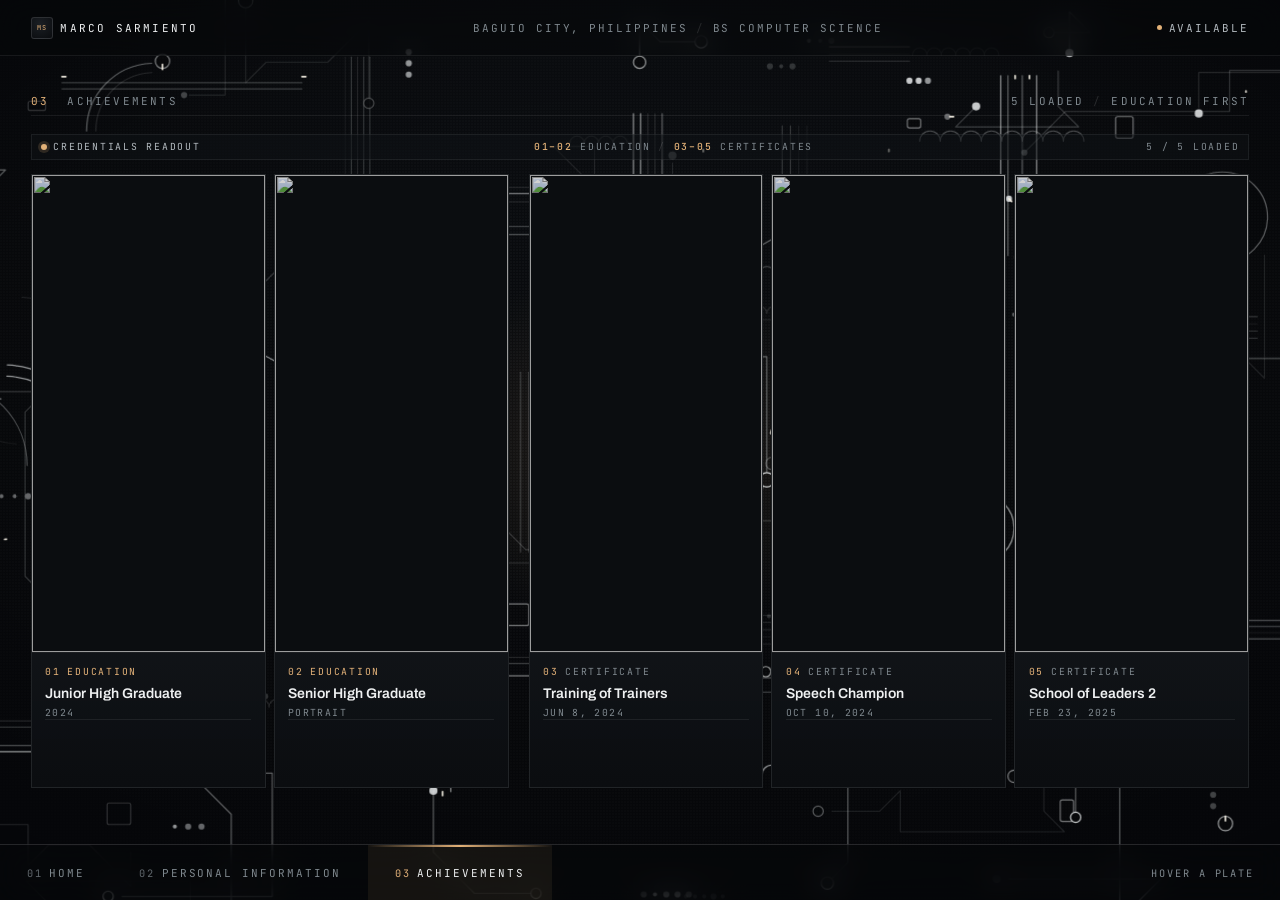
==== commit 3e55c694: "Add files via upload" ====
--- a/achievements.html
+++ b/achievements.html
@@ -44,144 +44,100 @@
     <main class="room" id="main">
       <div class="room-head">
         <span><b>03</b> &nbsp;Achievements</span>
-        <span class="meta">3 listed <i>/</i> 3 open</span>
+        <span class="meta">5 loaded <i>/</i> Education first</span>
       </div>
       <h1 class="sr-only">Achievements</h1>
 
-      <div class="works-body" data-stepper data-index="0">
-        <figure class="artwork" aria-label="Achievements">
-          <div class="work-stack">
-            <div class="work is-active"><svg viewBox="0 0 640 460" role="img" aria-label="Figure one — nested contour study" preserveAspectRatio="xMidYMid meet"><g class="fig" fill="none" stroke="#e7eaeb" stroke-width="1.2" stroke-linecap="round" stroke-linejoin="round">
-  <path class="draw" d="M70 380V120h180v-40h120v40h180v260z" stroke-opacity=".55"/>
-  <path class="draw" d="M110 380V160h120v-30h70v30h170v220z" stroke-opacity=".38"/>
-  <path class="draw" d="M150 340V210h240v130z" stroke-opacity=".28"/>
-  <path class="draw" d="M290 210v-70M250 140h80" stroke-opacity=".6"/>
-  <circle cx="290" cy="140" r="9" stroke-opacity=".95"/>
-  <circle cx="290" cy="140" r="3.5" fill="#e2b178" stroke="none"/>
-  <path class="draw" d="M70 380h480" stroke-opacity=".7"/>
-  <path class="draw" d="M186 380v-40M420 380v-40" stroke-opacity=".3"/>
-  </g></svg></div>
-            <div class="work"><svg viewBox="0 0 640 460" role="img" aria-label="Figure two — branching bus study" preserveAspectRatio="xMidYMid meet"><g class="fig" fill="none" stroke="#e7eaeb" stroke-width="1.2" stroke-linecap="round" stroke-linejoin="round">
-  <path class="draw" d="M300 70v70M300 140H150v60M300 140h140v60M150 200v55M300 200v55M440 200v55" stroke-opacity=".7"/>
-  <path class="draw" d="M150 255H80v60M150 255h55v60M300 255h-50v60M300 255h50v60M440 255h-55v60M440 255h60v60" stroke-opacity=".45"/>
-  <path class="draw" d="M80 315v45M205 315v45M250 315v45M350 315v45M385 315v45M500 315v45" stroke-opacity=".26"/>
-  <rect x="268" y="360" width="64" height="52" stroke-opacity=".85"/>
-  <circle cx="300" cy="70" r="8" stroke-opacity="1"/>
-  <circle cx="300" cy="70" r="3" fill="#e2b178" stroke="none"/>
-  <circle cx="80" cy="360" r="4" fill="#e7eaeb" stroke="none" fill-opacity=".5"/>
-  <circle cx="205" cy="360" r="4" fill="#e7eaeb" stroke="none" fill-opacity=".5"/>
-  <circle cx="385" cy="360" r="4" fill="#e7eaeb" stroke="none" fill-opacity=".5"/>
-  <circle cx="500" cy="360" r="4" fill="#e7eaeb" stroke="none" fill-opacity=".5"/>
-  </g></svg></div>
-            <div class="work"><svg viewBox="0 0 640 460" role="img" aria-label="Figure three — arc and axis study" preserveAspectRatio="xMidYMid meet"><g class="fig" fill="none" stroke="#e7eaeb" stroke-width="1.2" stroke-linecap="round" stroke-linejoin="round">
-  <path class="draw" d="M90 390h470M90 390V70" stroke-opacity=".5"/>
-  <path class="draw" d="M130 390a270 270 0 0 1 270-270" stroke-opacity=".75"/>
-  <path class="draw" d="M172 390a228 228 0 0 1 228-228" stroke-opacity=".5"/>
-  <path class="draw" d="M214 390a186 186 0 0 1 186-186" stroke-opacity=".34"/>
-  <path class="draw" d="M256 390a144 144 0 0 1 144-144" stroke-opacity=".22"/>
-  <path class="draw" d="M400 120h120M400 120v270" stroke-opacity=".3" stroke-dasharray="5 7"/>
-  <circle cx="400" cy="120" r="8" stroke-opacity="1"/>
-  <circle cx="400" cy="120" r="3" fill="#e2b178" stroke="none"/>
-  <path class="draw" d="M400 390a270 270 0 0 0-270-270" stroke-opacity=".18" stroke-dasharray="3 8"/>
-  </g></svg></div>
-            <div class="work"><svg viewBox="0 0 640 460" role="img" aria-label="Figure four — cell grid study" preserveAspectRatio="xMidYMid meet"><g class="fig" fill="none" stroke="#e7eaeb" stroke-width="1.2" stroke-linecap="round" stroke-linejoin="round">
-  <path class="draw" d="M120 130h400v260H120z" stroke-opacity=".5"/>
-  <path class="draw" d="M120 210h400M120 310h400M240 130v260M380 130v260" stroke-opacity=".26"/>
-  <path class="draw" d="M240 210h140v100H240z" stroke-opacity=".9"/>
-  <circle cx="310" cy="260" r="26" stroke-opacity=".8"/>
-  <circle cx="310" cy="260" r="8" stroke-opacity=".95"/>
-  <circle cx="310" cy="260" r="3" fill="#e2b178" stroke="none"/>
-  <path class="draw" d="M380 260h60M120 260h60" stroke-opacity=".45"/>
-  </g></svg></div>
-            <div class="work"><svg viewBox="0 0 640 460" role="img" aria-label="Figure five — dome and housing study" preserveAspectRatio="xMidYMid meet"><g class="fig" fill="none" stroke="#e7eaeb" stroke-width="1.2" stroke-linecap="round" stroke-linejoin="round">
-  <path class="draw" d="M110 350c0-70 40-110 110-110s110 40 110 110" stroke-opacity=".8"/>
-  <path class="draw" d="M140 350c0-54 32-86 80-86s80 32 80 86" stroke-opacity=".5"/>
-  <path class="draw" d="M170 350c0-38 24-62 50-62s50 24 50 62" stroke-opacity=".34"/>
-  <path class="draw" d="M330 350V210h180v140" stroke-opacity=".55"/>
-  <path class="draw" d="M360 350V250h120v100" stroke-opacity=".3"/>
-  <circle cx="220" cy="350" r="7" stroke-opacity="1"/>
-  <circle cx="220" cy="350" r="2.6" fill="#e2b178" stroke="none"/>
-  <path class="draw" d="M90 350h460" stroke-opacity=".7"/>
-  <path class="draw" d="M110 380h120M330 380h180" stroke-opacity=".2" stroke-dasharray="4 6"/>
-  </g></svg></div>
-            <div class="work"><svg viewBox="0 0 640 460" role="img" aria-label="Figure six — trace ladder study" preserveAspectRatio="xMidYMid meet"><g class="fig" fill="none" stroke="#e7eaeb" stroke-width="1.2" stroke-linecap="round" stroke-linejoin="round">
-  <path class="draw" d="M150 120v120h90v100h150V220h100V120" stroke-opacity=".7"/>
-  <path class="draw" d="M180 150v90h90v70h90v-70h70v-90" stroke-opacity=".4"/>
-  <path class="draw" d="M330 340v50M290 390h80" stroke-opacity=".5"/>
-  <circle cx="330" cy="390" r="8" stroke-opacity="1"/>
-  <circle cx="330" cy="390" r="3" fill="#e2b178" stroke="none"/>
-  <circle cx="150" cy="120" r="5" fill="#e7eaeb" stroke="none" fill-opacity=".55"/>
-  <circle cx="490" cy="120" r="5" fill="#e7eaeb" stroke="none" fill-opacity=".55"/>
-  <path class="draw" d="M120 120h-40M520 120h40" stroke-opacity=".25"/>
-  </g></svg></div>
+      <section class="readout" aria-label="Credentials">
+        <div class="readout-head">
+          <span class="rd-title"><i class="rd-dot" aria-hidden="true"></i>Credentials readout</span>
+          <span class="rd-legend"><b>01–02</b> Education <i>/</i> <b>03–05</b> Certificates</span>
+          <span class="rd-count">5 / 5 loaded</span>
+        </div>
+        <div class="vault">
+        <article class="card" data-group="education" data-cursor="Inspect" tabindex="0" aria-labelledby="cred-1" style="--i:0;--pos:68% 32%">
+          <div class="card-media">
+            <img class="bg" src="images/achievements/jhs-graduate.webp" alt="" aria-hidden="true" width="988" height="1400" decoding="async">
+            <img class="fg" src="images/achievements/jhs-graduate.webp" alt="Marco receiving his certificate on stage at the Doña Aurora National High School recognition, moving up and graduation ceremony, 2024." width="988" height="1400" decoding="async">
           </div>
-          <span class="work-tag" aria-hidden="true"><span data-art-no>Fig. 01</span></span>
-        </figure>
-
-        <div class="plaques" aria-live="polite">
-          <article class="plaque" data-plaque role="tabpanel">
-            <p class="plaque-no">Fig. 01 &nbsp;·&nbsp; Achievement</p>
-            <h2 class="plaque-title">Built this portfolio</h2>
-            <p class="plaque-body">Designed and hand-coded this portfolio from scratch: a fixed frame, animated SVG circuit board, custom cursor and room transitions, with no framework.</p>
-            <ul class="spec" style="margin-top:2px">
-              <li><span class="k">Made with</span><span class="v">HTML, CSS, vanilla JavaScript, SVG</span></li>
-              <li><span class="k">Goal</span><span class="v">Show frontend skill without a template or library.</span></li>
+          <div class="card-body">
+            <p class="card-tag"><span class="no">01</span><span class="grp">Education</span></p>
+            <h2 class="card-title" id="cred-1">Junior High Graduate</h2>
+            <p class="card-date">2024</p>
+            <ul class="spec card-more">
+              <li><span class="k">School</span><span class="v">Doña Aurora National High School</span></li>
+              <li><span class="k">Event</span><span class="v">Recognition, Moving Up &amp; Graduation Ceremony 2024</span></li>
+              <li><span class="k">Theme</span><span class="v">Filipino Youth: Building a Stronger Future for a New Philippines</span></li>
             </ul>
-          </article>
-          <article class="plaque" data-plaque role="tabpanel" hidden>
-            <p class="plaque-no">Fig. 02 &nbsp;·&nbsp; Achievement</p>
-            <h2 class="plaque-title">Published sites on Neocities</h2>
-            <p class="plaque-body">Designed, wrote and published personal sites on Neocities: static pages with no build step.</p>
-            <ul class="spec" style="margin-top:2px">
-              <li><span class="k">Made with</span><span class="v">HTML, CSS, JavaScript</span></li>
-              <li><span class="k">Goal</span><span class="v">Design and host a personal web presence from scratch.</span></li>
+          </div>
+        </article>
+        <article class="card" data-group="education" data-cursor="Inspect" tabindex="0" aria-labelledby="cred-2" style="--i:1;--pos:50% 18%">
+          <div class="card-media">
+            <img class="bg" src="images/achievements/shs-graduate.webp" alt="" aria-hidden="true" width="1000" height="1400" decoding="async">
+            <img class="fg" src="images/achievements/shs-graduate.webp" alt="Marco smiling in a blue graduation gown and a Senior High Graduate sash, in a studio portrait." width="1000" height="1400" decoding="async">
+          </div>
+          <div class="card-body">
+            <p class="card-tag"><span class="no">02</span><span class="grp">Education</span></p>
+            <h2 class="card-title" id="cred-2">Senior High Graduate</h2>
+            <p class="card-date">Portrait</p>
+            <ul class="spec card-more">
+              <li><span class="k">Level</span><span class="v">Senior High School</span></li>
+              <li><span class="k">Record</span><span class="v">Graduation portrait in gown and Senior High Graduate sash</span></li>
             </ul>
-          </article>
-          <article class="plaque" data-plaque role="tabpanel" hidden>
-            <p class="plaque-no">Fig. 03 &nbsp;·&nbsp; Achievement</p>
-            <h2 class="plaque-title">Runs a homelab</h2>
-            <p class="plaque-body">Runs a homelab to learn infrastructure hands-on: self-hosting services and seeing how networks and servers connect.</p>
-            <ul class="spec" style="margin-top:2px">
-              <li><span class="k">Made with</span><span class="v is-empty">Not yet listed</span></li>
-              <li><span class="k">Goal</span><span class="v">Learn infrastructure by operating it.</span></li>
+          </div>
+        </article>
+        <article class="card is-split" data-group="certificate" data-cursor="Inspect" tabindex="0" aria-labelledby="cred-3" style="--i:2;--pos:70% 42%">
+          <div class="card-media">
+            <img class="bg" src="images/achievements/training-of-trainers.webp" alt="" aria-hidden="true" width="1400" height="998" decoding="async">
+            <img class="fg" src="images/achievements/training-of-trainers.webp" alt="Certificate of Completion from the City of Baguio awarded to Marco A. Sarmiento for the Training of Trainers on Life Skills and Volunteer Management for Park Alliance, June 8, 2024." width="1400" height="998" decoding="async">
+          </div>
+          <div class="card-body">
+            <p class="card-tag"><span class="no">03</span><span class="grp">Certificate</span></p>
+            <h2 class="card-title" id="cred-3">Training of Trainers</h2>
+            <p class="card-date">Jun 8, 2024</p>
+            <ul class="spec card-more">
+              <li><span class="k">Type</span><span class="v">Certificate of Completion</span></li>
+              <li><span class="k">Subject</span><span class="v">Life Skills and Volunteer Management for Park Alliance</span></li>
+              <li><span class="k">Issued by</span><span class="v">City of Baguio</span></li>
+              <li><span class="k">Venue</span><span class="v">H100 Eco Lodge, Magsaysay Avenue, Baguio City</span></li>
             </ul>
-          </article>
-          <article class="plaque" data-plaque role="tabpanel" hidden>
-            <p class="plaque-no">Fig. 04 &nbsp;·&nbsp; Achievement</p>
-            <h2 class="plaque-title">Next achievement</h2>
-            <p class="plaque-body">Reserved for an award, certificate or recognition once it is earned.</p>
-            <ul class="spec" style="margin-top:2px">
-              <li><span class="k">Status</span><span class="v is-empty">Open</span></li>
+          </div>
+        </article>
+        <article class="card" data-group="certificate" data-cursor="Inspect" tabindex="0" aria-labelledby="cred-4" style="--i:3;--pos:50% 45%">
+          <div class="card-media">
+            <img class="bg" src="images/achievements/speech-champion.webp" alt="" aria-hidden="true" width="1400" height="975" decoding="async">
+            <img class="fg" src="images/achievements/speech-champion.webp" alt="Certificate of Recognition naming Marco Sarmiento champion of the Extemporaneous Speech Competition for National Language Literacy Month, October 10, 2024." width="1400" height="975" decoding="async">
+          </div>
+          <div class="card-body">
+            <p class="card-tag"><span class="no">04</span><span class="grp">Certificate</span></p>
+            <h2 class="card-title" id="cred-4">Speech Champion</h2>
+            <p class="card-date">Oct 10, 2024</p>
+            <ul class="spec card-more">
+              <li><span class="k">Award</span><span class="v">Champion, Extemporaneous Speech Competition</span></li>
+              <li><span class="k">Event</span><span class="v">National Language Literacy Month</span></li>
+              <li><span class="k">Issued by</span><span class="v">SSG, Informatics Baguio City Center Inc.</span></li>
+              <li><span class="k">Given</span><span class="v">Oct 30, 2024</span></li>
             </ul>
-          </article>
-          <article class="plaque" data-plaque role="tabpanel" hidden>
-            <p class="plaque-no">Fig. 05 &nbsp;·&nbsp; Achievement</p>
-            <h2 class="plaque-title">Next achievement</h2>
-            <p class="plaque-body">Reserved for an award, certificate or recognition once it is earned.</p>
-            <ul class="spec" style="margin-top:2px">
-              <li><span class="k">Status</span><span class="v is-empty">Open</span></li>
+          </div>
+        </article>
+        <article class="card" data-group="certificate" data-cursor="Inspect" tabindex="0" aria-labelledby="cred-5" style="--i:4;--pos:50% 40%">
+          <div class="card-media">
+            <img class="bg" src="images/achievements/school-of-leaders-2.webp" alt="" aria-hidden="true" width="1400" height="1044" decoding="async">
+            <img class="fg" src="images/achievements/school-of-leaders-2.webp" alt="Certificate of Completion awarded to Marco A. Sarmiento for School of Leaders 2, with four special awards, February 23, 2025." width="1400" height="1044" decoding="async">
+          </div>
+          <div class="card-body">
+            <p class="card-tag"><span class="no">05</span><span class="grp">Certificate</span></p>
+            <h2 class="card-title" id="cred-5">School of Leaders 2</h2>
+            <p class="card-date">Feb 23, 2025</p>
+            <ul class="spec card-more">
+              <li><span class="k">Type</span><span class="v">Certificate of Completion</span></li>
+              <li><span class="k">Special awards</span><span class="v">Perfect Attendance, Best in Devotion, Intercessor Award, Lifegroup Award</span></li>
+              <li><span class="k">Issued by</span><span class="v">Light of the World Worldwide Ministries, Baguio City</span></li>
             </ul>
-          </article>
-          <article class="plaque" data-plaque role="tabpanel" hidden>
-            <p class="plaque-no">Fig. 06 &nbsp;·&nbsp; Achievement</p>
-            <h2 class="plaque-title">Next achievement</h2>
-            <p class="plaque-body">Reserved for an award, certificate or recognition once it is earned.</p>
-            <ul class="spec" style="margin-top:2px">
-              <li><span class="k">Status</span><span class="v is-empty">Open</span></li>
-            </ul>
-          </article>
+          </div>
+        </article>
         </div>
-      </div>
-
-      <div class="stepper" role="tablist" aria-label="Choose a figure">
-        <button class="step-btn" type="button" role="tab" aria-selected="true" aria-label="Show achievement 1 of 6: Built this portfolio"><i>01</i>Fig</button>
-        <button class="step-btn" type="button" role="tab" aria-selected="false" aria-label="Show achievement 2 of 6: Published sites on Neocities"><i>02</i>Fig</button>
-        <button class="step-btn" type="button" role="tab" aria-selected="false" aria-label="Show achievement 3 of 6: Runs a homelab"><i>03</i>Fig</button>
-        <button class="step-btn" type="button" role="tab" aria-selected="false" aria-label="Show achievement 4 of 6: Next achievement"><i>04</i>Fig</button>
-        <button class="step-btn" type="button" role="tab" aria-selected="false" aria-label="Show achievement 5 of 6: Next achievement"><i>05</i>Fig</button>
-        <button class="step-btn" type="button" role="tab" aria-selected="false" aria-label="Show achievement 6 of 6: Next achievement"><i>06</i>Fig</button>
-        <span class="step-rule" aria-hidden="true"></span>
-      </div>
+      </section>
     </main>
     <nav class="rail rail-bottom" aria-label="Sections">
       <div class="rooms">
@@ -189,7 +145,7 @@
         <a class="room-link" href="personal-information.html" title="Room 02 — Personal Information" data-page="personal-information.html"><i>02</i><span class="rl-full">Personal Information</span></a>
         <a class="room-link" href="achievements.html" title="Room 03 — Achievements" data-page="achievements.html" aria-current="page"><i>03</i><span class="rl-full">Achievements</span></a>
       </div>
-      <span class="rail-hint"><kbd>←</kbd><kbd>→</kbd></span>
+      <span class="rail-hint" aria-hidden="true">Hover a plate</span>
     </nav>
   </div>
 </body>
--- a/css/style.css
+++ b/css/style.css
@@ -775,3 +775,67 @@
   position:absolute;inset:0;pointer-events:none;mix-blend-mode:screen;
   background:radial-gradient(280px circle at var(--mx,50%) var(--my,50%),rgba(226,177,120,.14),transparent 72%);
 }
+
+
+/* 18 ── credentials readout: one panel, five plates ───────────────────── */
+.readout{display:grid;grid-template-rows:auto minmax(0,1fr);gap:clamp(8px,1.6vh,14px);min-height:0}
+.readout-head{
+  display:flex;flex-wrap:wrap;align-items:center;justify-content:space-between;gap:6px 18px;
+  padding:.55em .9em;border:1px solid var(--line-2);background:rgba(16,19,23,.55);
+  font:var(--micro) var(--mono);letter-spacing:.18em;text-transform:uppercase;color:var(--ink-3);
+}
+.readout-head b{color:var(--accent);font-weight:500}
+.readout-head i{font-style:normal;color:var(--line)}
+.rd-title{display:inline-flex;align-items:center;gap:.7em;color:var(--ink-2)}
+.rd-dot{width:6px;height:6px;border-radius:50%;background:var(--accent);box-shadow:0 0 0 3px rgba(226,177,120,.16)}
+
+.vault{display:flex;gap:8px;min-height:0}
+.card{
+  position:relative;display:flex;flex-direction:column;flex:1 1 0;min-width:0;min-height:0;overflow:hidden;
+  border:1px solid var(--line-2);background:var(--plate);outline:0;cursor:default;
+  transition:flex-grow .6s cubic-bezier(.22,.61,.24,1),border-color .35s;
+  animation:cardIn .7s cubic-bezier(.22,.61,.24,1) both;animation-delay:calc(.15s + var(--i,0) * .08s);
+}
+.card.is-split{margin-inline-start:12px}
+.card:is(:hover,:focus-visible,.is-open){flex-grow:5.2;border-color:rgba(226,177,120,.55)}
+.card:focus-visible{box-shadow:0 0 0 2px var(--accent)}
+@keyframes cardIn{from{opacity:0;transform:translateY(14px)}}
+
+.card-media{position:relative;flex:1 1 0;min-height:0;overflow:hidden;background:var(--void-2)}
+.card-media img{
+  position:absolute;inset:0;width:100%;height:100%;
+  transition:opacity .5s,filter .6s,transform .8s cubic-bezier(.22,.61,.24,1);
+}
+.card-media .bg{object-fit:cover;object-position:var(--pos,50% 30%);filter:saturate(.85) brightness(.82)}
+.card-media .fg{object-fit:contain;opacity:0;transform:scale(.97)}
+.card:is(:hover,:focus-visible,.is-open) .bg{filter:blur(22px) brightness(.38) saturate(1.1);transform:scale(1.12)}
+.card:is(:hover,:focus-visible,.is-open) .fg{opacity:1;transform:none}
+
+.card-body{flex:0 0 auto;min-height:8.6em;padding:.75em .85em .85em;border-top:1px solid var(--line-2);background:linear-gradient(180deg,rgba(16,19,23,.96),rgba(11,13,16,.99))}
+.card-tag{display:flex;flex-wrap:wrap;gap:.2em .7em;font:var(--micro) var(--mono);letter-spacing:.18em;text-transform:uppercase;color:var(--ink-3)}
+.card-tag .no{color:var(--accent)}
+.card[data-group="education"] .grp{color:var(--accent)}
+.card-title{
+  margin-top:.5em;font:600 clamp(.74rem,.62rem + .32vw,.92rem)/1.25 var(--sans);color:var(--ink);
+  display:-webkit-box;-webkit-box-orient:vertical;-webkit-line-clamp:3;line-clamp:3;overflow:hidden;
+}
+.card:is(:hover,:focus-visible,.is-open) .card-title{-webkit-line-clamp:unset;line-clamp:unset;font-size:clamp(.9rem,.78rem + .4vw,1.12rem)}
+.card-date{margin-top:.4em;font:var(--micro) var(--mono);letter-spacing:.14em;text-transform:uppercase;color:var(--ink-3)}
+.card-more{margin-top:0;max-height:0;opacity:0;overflow:hidden;transition:max-height .6s cubic-bezier(.22,.61,.24,1),opacity .4s,margin .6s}
+.card:is(:hover,:focus-visible,.is-open) .card-more{max-height:22em;opacity:1;margin-top:.8em;transition-delay:0s,.12s,0s}
+.card .spec li{padding:.4em 0}
+.card .spec .v{font-size:var(--label);line-height:1.45}
+
+/* phones and tablets: plates stack and open downward; tap to open */
+@media (max-width:900px){
+  .vault{flex-direction:column;gap:6px}
+  .card{min-height:4.9rem}
+  .card.is-split{margin-inline-start:0;margin-top:6px}
+  .card:is(:hover,:focus-visible,.is-open){flex-grow:6}
+  .card-body{min-height:0;padding:.55em .75em .65em}
+  .card-title{margin-top:.3em;-webkit-line-clamp:1;line-clamp:1}
+  .card-date{margin-top:.25em}
+  .card-more li:nth-child(n+3){display:none}
+  .rd-legend{display:none}
+}
+@media (max-width:900px) and (max-height:640px),(max-height:480px){.vault{min-height:max(78vh,34rem)}}
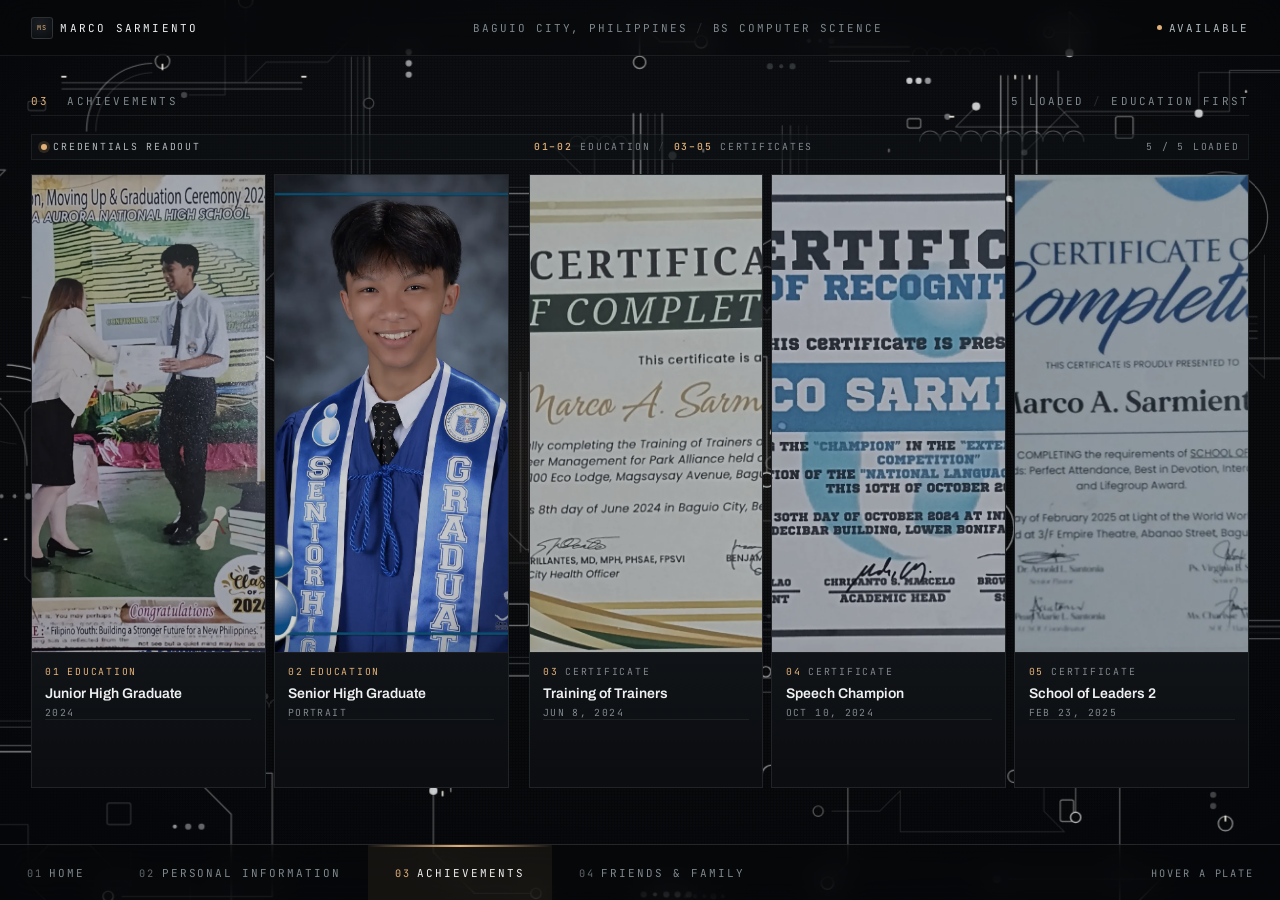
==== commit 269438c4: "Add files via upload" ====
--- a/achievements.html
+++ b/achievements.html
@@ -144,6 +144,7 @@
         <a class="room-link" href="index.html" title="Room 01 — Home" data-page="index.html"><i>01</i><span class="rl-full">Home</span></a>
         <a class="room-link" href="personal-information.html" title="Room 02 — Personal Information" data-page="personal-information.html"><i>02</i><span class="rl-full">Personal Information</span></a>
         <a class="room-link" href="achievements.html" title="Room 03 — Achievements" data-page="achievements.html" aria-current="page"><i>03</i><span class="rl-full">Achievements</span></a>
+        <a class="room-link" href="friends-family.html" title="Room 04 — Friends &amp; Family" data-page="friends-family.html"><i>04</i><span class="rl-full">Friends &amp; Family</span></a>
       </div>
       <span class="rail-hint" aria-hidden="true">Hover a plate</span>
     </nav>
--- a/css/style.css
+++ b/css/style.css
@@ -839,3 +839,31 @@
   .rd-legend{display:none}
 }
 @media (max-width:900px) and (max-height:640px),(max-height:480px){.vault{min-height:max(78vh,34rem)}}
+
+
+/* 19 ── friends & family: four plates, always in view ─────────────────── */
+.kin{display:grid;grid-template-columns:repeat(4,minmax(0,1fr));gap:10px;min-height:0}
+.kin-card{flex:none}
+.kin-card:is(:hover,:focus-visible){border-color:rgba(226,177,120,.55)}
+.kin-card .card-media img{position:absolute;inset:0;width:100%;height:100%;object-fit:cover;object-position:var(--pos,50% 30%);filter:saturate(.9) brightness(.88);transition:transform .8s cubic-bezier(.22,.61,.24,1),filter .5s}
+.kin-card:is(:hover,:focus-visible) .card-media img{transform:scale(1.04);filter:none}
+.kin-card .card-body{min-height:0}
+.kin-card .card-title{-webkit-line-clamp:unset;line-clamp:unset;font-size:clamp(.95rem,.82rem + .45vw,1.2rem)}
+.kin-card[data-group="family"] .grp{color:var(--accent)}
+.kin-desc{margin-top:.55em;font:400 var(--label)/1.55 var(--mono);color:var(--ink-2)}
+@media (max-width:900px){
+  .kin{grid-template-columns:repeat(2,minmax(0,1fr));grid-template-rows:repeat(2,minmax(0,1fr));gap:8px}
+  .kin-card{min-height:0}
+  .kin-card .card-body{padding:.5em .65em .6em}
+  .kin-desc{display:-webkit-box;-webkit-line-clamp:3;line-clamp:3;-webkit-box-orient:vertical;overflow:hidden;margin-top:.35em;font-size:var(--micro);line-height:1.45}
+}
+@media (max-width:900px) and (max-height:640px),(max-height:480px){.kin{min-height:max(120vh,40rem)}}
+
+
+/* 20 ── home: full-length portrait, head to toe, sized by plate height ── */
+.plate .portrait.portrait-full{width:auto;height:calc(100% - clamp(30px,6vh,56px));margin-bottom:clamp(8px,1.8vh,18px);place-items:stretch}
+.plate .portrait-full picture{display:block;height:100%}
+.plate .portrait-full img{width:auto;height:100%;max-width:100%;object-fit:contain}
+.plate{grid-template-rows:minmax(0,1fr);grid-template-columns:minmax(0,1fr)}
+.plate .portrait.portrait-full{justify-self:center;align-self:end}
+.plate .portrait.portrait-full{display:block}
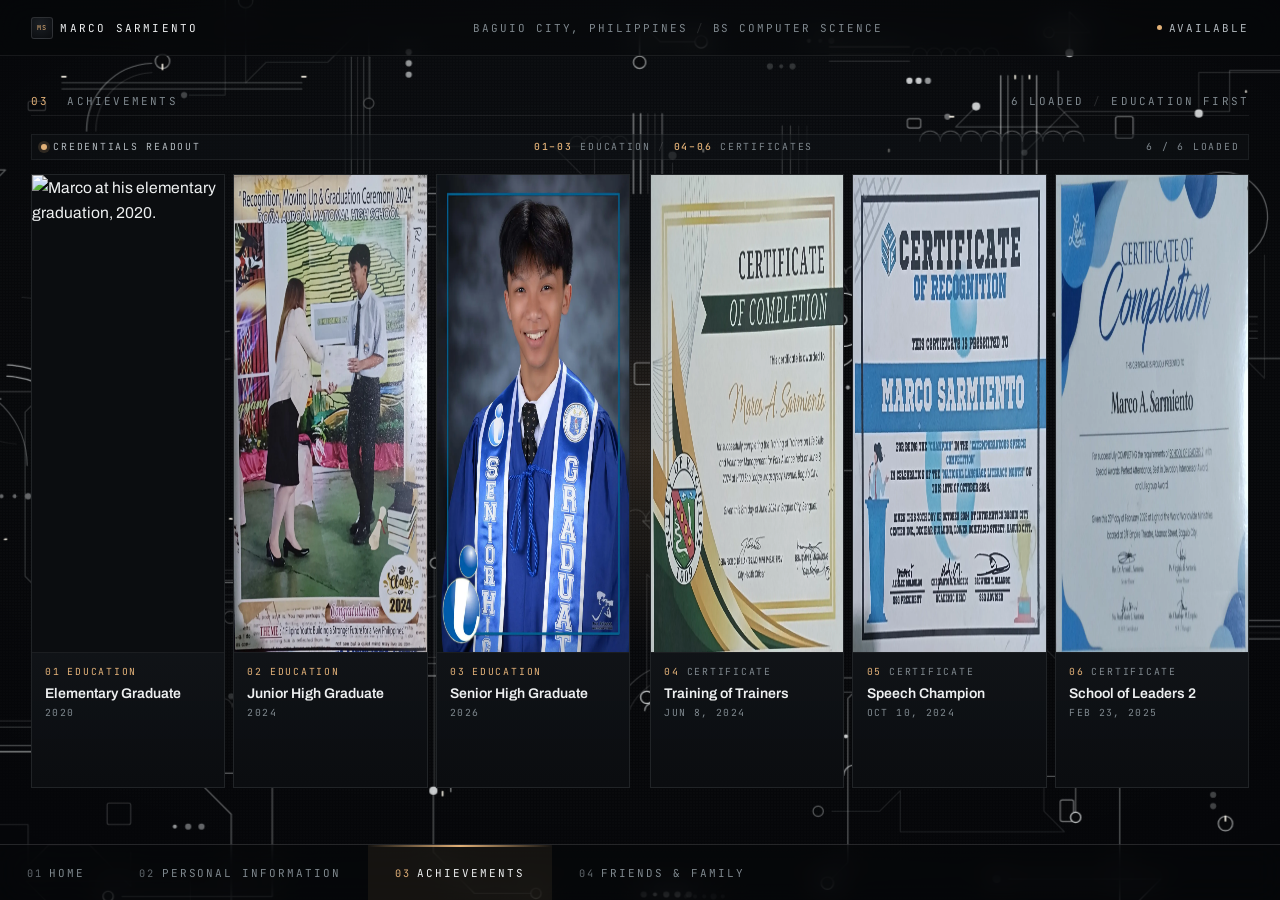
==== commit 84b144d3: "Update achievements.html" ====
--- a/achievements.html
+++ b/achievements.html
@@ -44,96 +44,75 @@
     <main class="room" id="main">
       <div class="room-head">
         <span><b>03</b> &nbsp;Achievements</span>
-        <span class="meta">5 loaded <i>/</i> Education first</span>
+        <span class="meta">6 loaded <i>/</i> Education first</span>
       </div>
       <h1 class="sr-only">Achievements</h1>
 
       <section class="readout" aria-label="Credentials">
         <div class="readout-head">
           <span class="rd-title"><i class="rd-dot" aria-hidden="true"></i>Credentials readout</span>
-          <span class="rd-legend"><b>01–02</b> Education <i>/</i> <b>03–05</b> Certificates</span>
-          <span class="rd-count">5 / 5 loaded</span>
+          <span class="rd-legend"><b>01–03</b> Education <i>/</i> <b>04–06</b> Certificates</span>
+          <span class="rd-count">6 / 6 loaded</span>
         </div>
         <div class="vault">
-        <article class="card" data-group="education" data-cursor="Inspect" tabindex="0" aria-labelledby="cred-1" style="--i:0;--pos:68% 32%">
+        <article class="card" data-group="education" aria-labelledby="cred-1" style="--i:0;--pos:50% 25%">
           <div class="card-media">
-            <img class="bg" src="images/achievements/jhs-graduate.webp" alt="" aria-hidden="true" width="988" height="1400" decoding="async">
-            <img class="fg" src="images/achievements/jhs-graduate.webp" alt="Marco receiving his certificate on stage at the Doña Aurora National High School recognition, moving up and graduation ceremony, 2024." width="988" height="1400" decoding="async">
+            <img src="images/achievements/elementary-graduate.webp" alt="Marco at his elementary graduation, 2020." decoding="async">
           </div>
           <div class="card-body">
             <p class="card-tag"><span class="no">01</span><span class="grp">Education</span></p>
-            <h2 class="card-title" id="cred-1">Junior High Graduate</h2>
-            <p class="card-date">2024</p>
-            <ul class="spec card-more">
-              <li><span class="k">School</span><span class="v">Doña Aurora National High School</span></li>
-              <li><span class="k">Event</span><span class="v">Recognition, Moving Up &amp; Graduation Ceremony 2024</span></li>
-              <li><span class="k">Theme</span><span class="v">Filipino Youth: Building a Stronger Future for a New Philippines</span></li>
-            </ul>
+            <h2 class="card-title" id="cred-1">Elementary Graduate</h2>
+            <p class="card-date">2020</p>
           </div>
         </article>
-        <article class="card" data-group="education" data-cursor="Inspect" tabindex="0" aria-labelledby="cred-2" style="--i:1;--pos:50% 18%">
+        <article class="card" data-group="education" aria-labelledby="cred-2" style="--i:1;--pos:68% 32%">
           <div class="card-media">
-            <img class="bg" src="images/achievements/shs-graduate.webp" alt="" aria-hidden="true" width="1000" height="1400" decoding="async">
-            <img class="fg" src="images/achievements/shs-graduate.webp" alt="Marco smiling in a blue graduation gown and a Senior High Graduate sash, in a studio portrait." width="1000" height="1400" decoding="async">
+            <img src="images/achievements/jhs-graduate.webp" alt="Marco receiving his certificate on stage at the Doña Aurora National High School recognition, moving up and graduation ceremony, 2024." width="988" height="1400" decoding="async">
           </div>
           <div class="card-body">
             <p class="card-tag"><span class="no">02</span><span class="grp">Education</span></p>
-            <h2 class="card-title" id="cred-2">Senior High Graduate</h2>
-            <p class="card-date">Portrait</p>
-            <ul class="spec card-more">
-              <li><span class="k">Level</span><span class="v">Senior High School</span></li>
-              <li><span class="k">Record</span><span class="v">Graduation portrait in gown and Senior High Graduate sash</span></li>
-            </ul>
+            <h2 class="card-title" id="cred-2">Junior High Graduate</h2>
+            <p class="card-date">2024</p>
           </div>
         </article>
-        <article class="card is-split" data-group="certificate" data-cursor="Inspect" tabindex="0" aria-labelledby="cred-3" style="--i:2;--pos:70% 42%">
+        <article class="card" data-group="education" aria-labelledby="cred-3" style="--i:2;--pos:50% 18%">
           <div class="card-media">
-            <img class="bg" src="images/achievements/training-of-trainers.webp" alt="" aria-hidden="true" width="1400" height="998" decoding="async">
-            <img class="fg" src="images/achievements/training-of-trainers.webp" alt="Certificate of Completion from the City of Baguio awarded to Marco A. Sarmiento for the Training of Trainers on Life Skills and Volunteer Management for Park Alliance, June 8, 2024." width="1400" height="998" decoding="async">
+            <img src="images/achievements/shs-graduate.webp" alt="Marco smiling in a blue graduation gown and a Senior High Graduate sash, in a studio portrait." width="1000" height="1400" decoding="async">
           </div>
           <div class="card-body">
-            <p class="card-tag"><span class="no">03</span><span class="grp">Certificate</span></p>
-            <h2 class="card-title" id="cred-3">Training of Trainers</h2>
-            <p class="card-date">Jun 8, 2024</p>
-            <ul class="spec card-more">
-              <li><span class="k">Type</span><span class="v">Certificate of Completion</span></li>
-              <li><span class="k">Subject</span><span class="v">Life Skills and Volunteer Management for Park Alliance</span></li>
-              <li><span class="k">Issued by</span><span class="v">City of Baguio</span></li>
-              <li><span class="k">Venue</span><span class="v">H100 Eco Lodge, Magsaysay Avenue, Baguio City</span></li>
-            </ul>
+            <p class="card-tag"><span class="no">03</span><span class="grp">Education</span></p>
+            <h2 class="card-title" id="cred-3">Senior High Graduate</h2>
+            <p class="card-date">2026</p>
           </div>
         </article>
-        <article class="card" data-group="certificate" data-cursor="Inspect" tabindex="0" aria-labelledby="cred-4" style="--i:3;--pos:50% 45%">
+        <article class="card is-split" data-group="certificate" aria-labelledby="cred-4" style="--i:3;--pos:70% 42%">
           <div class="card-media">
-            <img class="bg" src="images/achievements/speech-champion.webp" alt="" aria-hidden="true" width="1400" height="975" decoding="async">
-            <img class="fg" src="images/achievements/speech-champion.webp" alt="Certificate of Recognition naming Marco Sarmiento champion of the Extemporaneous Speech Competition for National Language Literacy Month, October 10, 2024." width="1400" height="975" decoding="async">
+            <img src="images/achievements/training-of-trainers.webp" alt="Certificate of Completion from the City of Baguio awarded to Marco A. Sarmiento for the Training of Trainers on Life Skills and Volunteer Management for Park Alliance, June 8, 2024." width="1400" height="998" decoding="async">
           </div>
           <div class="card-body">
             <p class="card-tag"><span class="no">04</span><span class="grp">Certificate</span></p>
-            <h2 class="card-title" id="cred-4">Speech Champion</h2>
-            <p class="card-date">Oct 10, 2024</p>
-            <ul class="spec card-more">
-              <li><span class="k">Award</span><span class="v">Champion, Extemporaneous Speech Competition</span></li>
-              <li><span class="k">Event</span><span class="v">National Language Literacy Month</span></li>
-              <li><span class="k">Issued by</span><span class="v">SSG, Informatics Baguio City Center Inc.</span></li>
-              <li><span class="k">Given</span><span class="v">Oct 30, 2024</span></li>
-            </ul>
+            <h2 class="card-title" id="cred-4">Training of Trainers</h2>
+            <p class="card-date">Jun 8, 2024</p>
           </div>
         </article>
-        <article class="card" data-group="certificate" data-cursor="Inspect" tabindex="0" aria-labelledby="cred-5" style="--i:4;--pos:50% 40%">
+        <article class="card" data-group="certificate" aria-labelledby="cred-5" style="--i:4;--pos:50% 45%">
           <div class="card-media">
-            <img class="bg" src="images/achievements/school-of-leaders-2.webp" alt="" aria-hidden="true" width="1400" height="1044" decoding="async">
-            <img class="fg" src="images/achievements/school-of-leaders-2.webp" alt="Certificate of Completion awarded to Marco A. Sarmiento for School of Leaders 2, with four special awards, February 23, 2025." width="1400" height="1044" decoding="async">
+            <img src="images/achievements/speech-champion.webp" alt="Certificate of Recognition naming Marco Sarmiento champion of the Extemporaneous Speech Competition for National Language Literacy Month, October 10, 2024." width="1400" height="975" decoding="async">
           </div>
           <div class="card-body">
             <p class="card-tag"><span class="no">05</span><span class="grp">Certificate</span></p>
-            <h2 class="card-title" id="cred-5">School of Leaders 2</h2>
+            <h2 class="card-title" id="cred-5">Speech Champion</h2>
+            <p class="card-date">Oct 10, 2024</p>
+          </div>
+        </article>
+        <article class="card" data-group="certificate" aria-labelledby="cred-6" style="--i:5;--pos:50% 40%">
+          <div class="card-media">
+            <img src="images/achievements/school-of-leaders-2.webp" alt="Certificate of Completion awarded to Marco A. Sarmiento for School of Leaders 2, with four special awards, February 23, 2025." width="1400" height="1044" decoding="async">
+          </div>
+          <div class="card-body">
+            <p class="card-tag"><span class="no">06</span><span class="grp">Certificate</span></p>
+            <h2 class="card-title" id="cred-6">School of Leaders 2</h2>
             <p class="card-date">Feb 23, 2025</p>
-            <ul class="spec card-more">
-              <li><span class="k">Type</span><span class="v">Certificate of Completion</span></li>
-              <li><span class="k">Special awards</span><span class="v">Perfect Attendance, Best in Devotion, Intercessor Award, Lifegroup Award</span></li>
-              <li><span class="k">Issued by</span><span class="v">Light of the World Worldwide Ministries, Baguio City</span></li>
-            </ul>
           </div>
         </article>
         </div>
@@ -146,7 +125,6 @@
         <a class="room-link" href="achievements.html" title="Room 03 — Achievements" data-page="achievements.html" aria-current="page"><i>03</i><span class="rl-full">Achievements</span></a>
         <a class="room-link" href="friends-family.html" title="Room 04 — Friends &amp; Family" data-page="friends-family.html"><i>04</i><span class="rl-full">Friends &amp; Family</span></a>
       </div>
-      <span class="rail-hint" aria-hidden="true">Hover a plate</span>
     </nav>
   </div>
 </body>
